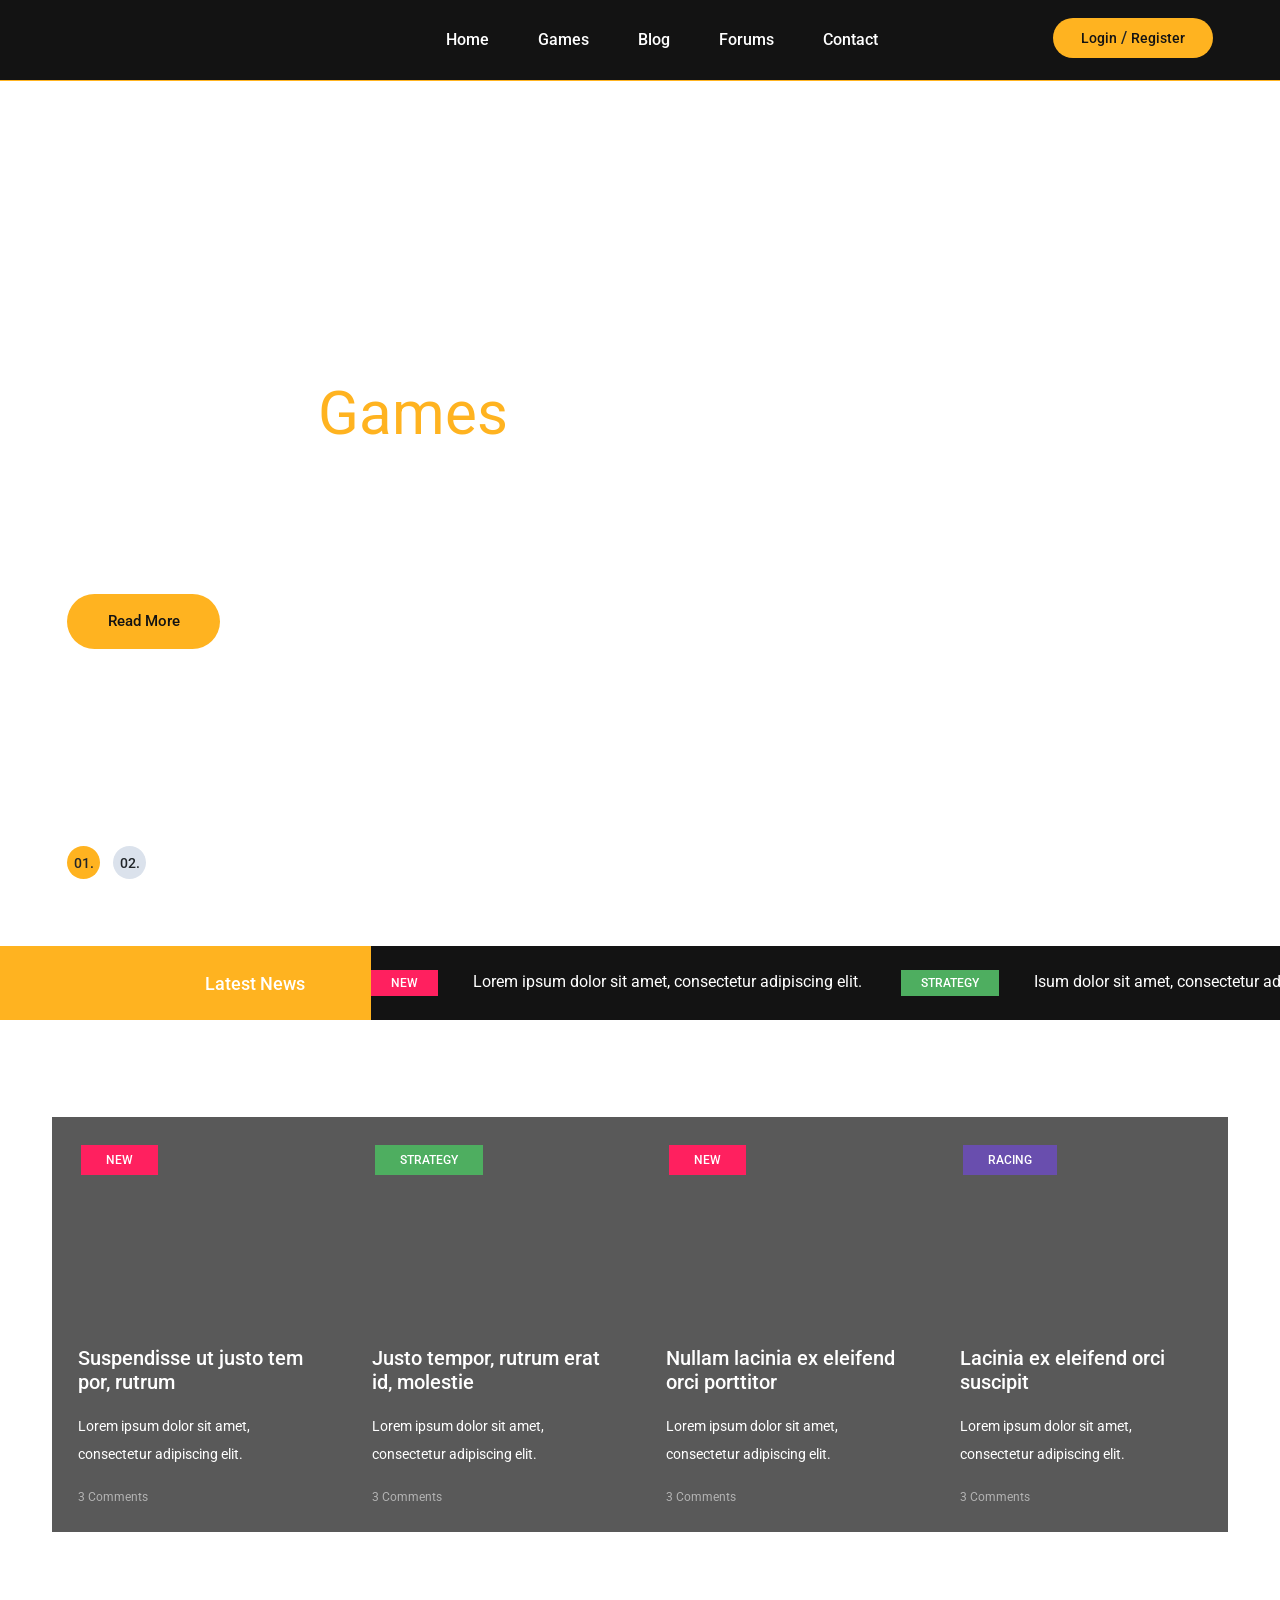
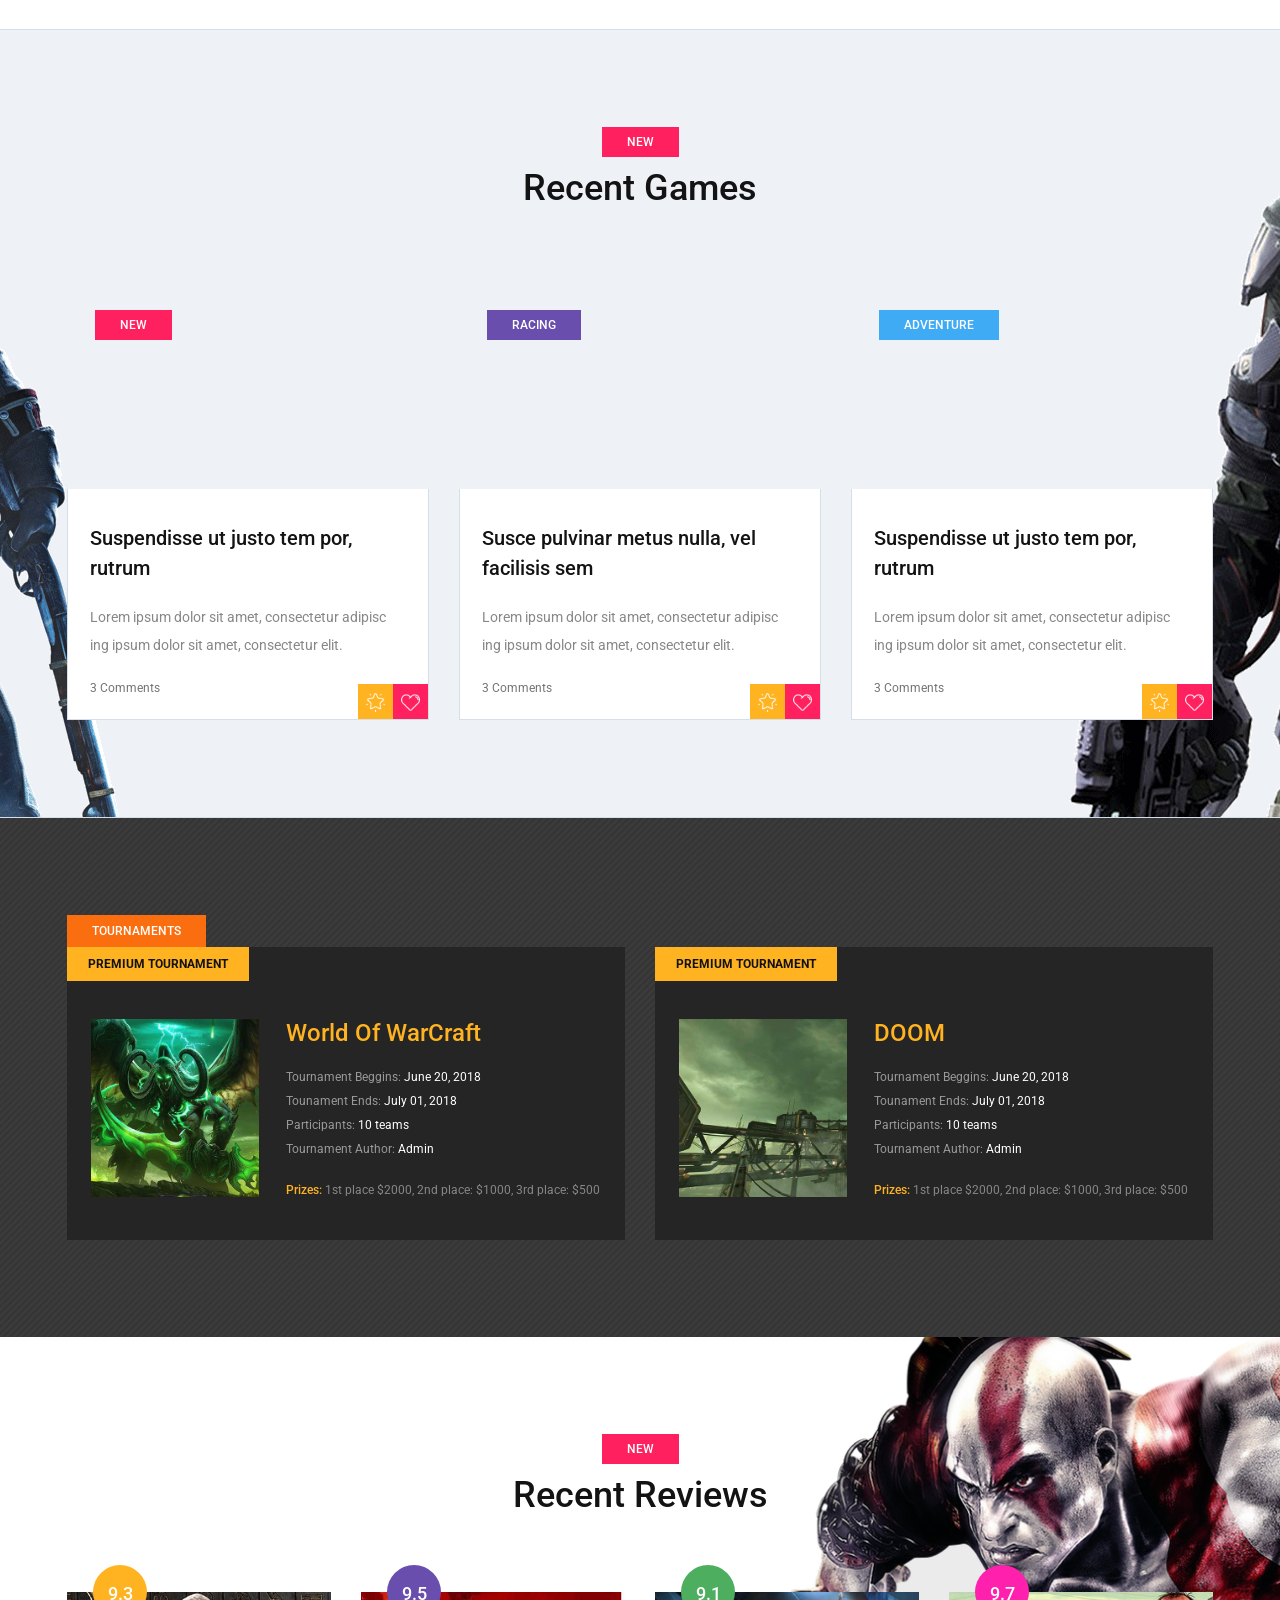
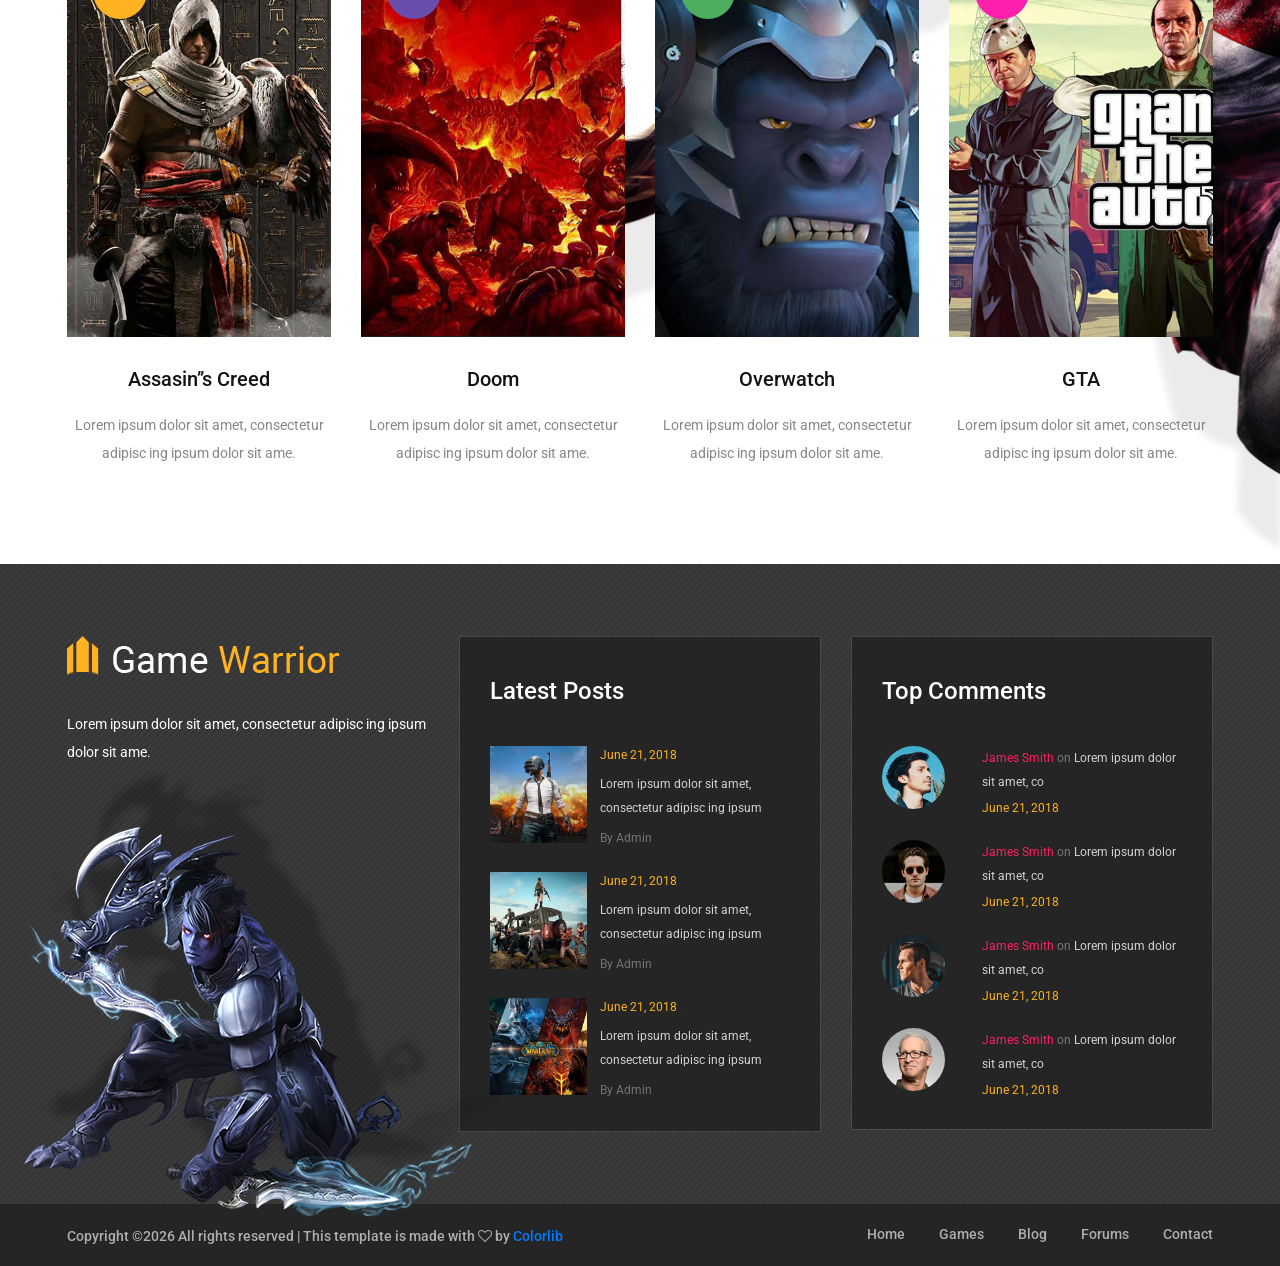
==== index.html @ 10a7a031 "Ajout du squelette" ====
<!DOCTYPE html>
<html lang="zxx">
<head>
	<title>Game Warrior Template</title>
	<meta charset="UTF-8">
	<meta name="description" content="Game Warrior Template">
	<meta name="keywords" content="warrior, game, creative, html">
	<meta name="viewport" content="width=device-width, initial-scale=1.0">
	<!-- Favicon -->   
	<link href="img/favicon.ico" rel="shortcut icon"/>

	<!-- Google Fonts -->
	<link href="https://fonts.googleapis.com/css?family=Roboto:400,400i,500,500i,700,700i" rel="stylesheet">

	<!-- Stylesheets -->
	<link rel="stylesheet" href="css/bootstrap.min.css"/>
	<link rel="stylesheet" href="css/font-awesome.min.css"/>
	<link rel="stylesheet" href="css/owl.carousel.css"/>
	<link rel="stylesheet" href="css/style.css"/>
	<link rel="stylesheet" href="css/animate.css"/>


	<!--[if lt IE 9]>
	  <script src="https://oss.maxcdn.com/html5shiv/3.7.2/html5shiv.min.js"></script>
	  <script src="https://oss.maxcdn.com/respond/1.4.2/respond.min.js"></script>
	<![endif]-->

</head>
<body>
	<!-- Page Preloder -->
	<div id="preloder">
		<div class="loader"></div>
	</div>

	<!-- Header section -->
	<header class="header-section">
		<div class="container">
			<!-- logo -->
			<a class="site-logo" href="index.html">
				<img src="img/logo.png" alt="">
			</a>
			<div class="user-panel">
				<a href="#">Login</a>  /  <a href="#">Register</a>
			</div>
			<!-- responsive -->
			<div class="nav-switch">
				<i class="fa fa-bars"></i>
			</div>
			<!-- site menu -->
			<nav class="main-menu">
				<ul>
					<li><a href="index.html">Home</a></li>
					<li><a href="review.html">Games</a></li>
					<li><a href="categories.html">Blog</a></li>
					<li><a href="community.html">Forums</a></li>
					<li><a href="contact.html">Contact</a></li>
				</ul>
			</nav>
		</div>
	</header>
	<!-- Header section end -->


	<!-- Hero section -->
	<section class="hero-section">
		<div class="hero-slider owl-carousel">
			<div class="hs-item set-bg" data-setbg="img/slider-1.jpg">
				<div class="hs-text">
					<div class="container">
						<h2>The Best <span>Games</span> Out There</h2>
						<p>Lorem ipsum dolor sit amet, consectetur adipiscing elit. Donec malesuada <br> lorem maximus mauris scelerisque, at rutrum nulla dictum. Ut ac ligula sapien. <br>Suspendisse cursus faucibus finibus.</p>
						<a href="#" class="site-btn">Read More</a>
					</div>
				</div>
			</div>
			<div class="hs-item set-bg" data-setbg="img/slider-2.jpg">
				<div class="hs-text">
					<div class="container">
						<h2>The Best <span>Games</span> Out There</h2>
						<p>Lorem ipsum dolor sit amet, consectetur adipiscing elit. Donec malesuada <br> lorem maximus mauris scelerisque, at rutrum nulla dictum. Ut ac ligula sapien. <br>Suspendisse cursus faucibus finibus.</p>
						<a href="#" class="site-btn">Read More</a>
					</div>
				</div>
			</div>
		</div>
	</section>
	<!-- Hero section end -->


	<!-- Latest news section -->
	<div class="latest-news-section">
		<div class="ln-title">Latest News</div>
		<div class="news-ticker">
			<div class="news-ticker-contant">
				<div class="nt-item"><span class="new">new</span>Lorem ipsum dolor sit amet, consectetur adipiscing elit. </div>
				<div class="nt-item"><span class="strategy">strategy</span>Isum dolor sit amet, consectetur adipiscing elit. </div>
				<div class="nt-item"><span class="racing">racing</span>Isum dolor sit amet, consectetur adipiscing elit. </div>
			</div>
		</div>
	</div>
	<!-- Latest news section end -->


	<!-- Feature section -->
	<section class="feature-section spad">
		<div class="container">
			<div class="row">
				<div class="col-lg-3 col-md-6 p-0">
					<div class="feature-item set-bg" data-setbg="img/features/1.jpg">
						<span class="cata new">new</span>
						<div class="fi-content text-white">
							<h5><a href="#">Suspendisse ut justo tem por, rutrum</a></h5>
							<p>Lorem ipsum dolor sit amet, consectetur adipiscing elit. </p>
							<a href="#" class="fi-comment">3 Comments</a>
						</div>
					</div>
				</div>
				<div class="col-lg-3 col-md-6 p-0">
					<div class="feature-item set-bg" data-setbg="img/features/2.jpg">
						<span class="cata strategy">strategy</span>
						<div class="fi-content text-white">
							<h5><a href="#">Justo tempor, rutrum erat id, molestie</a></h5>
							<p>Lorem ipsum dolor sit amet, consectetur adipiscing elit. </p>
							<a href="#" class="fi-comment">3 Comments</a>
						</div>
					</div>
				</div>
				<div class="col-lg-3 col-md-6 p-0">
					<div class="feature-item set-bg" data-setbg="img/features/3.jpg">
						<span class="cata new">new</span>
						<div class="fi-content text-white">
							<h5><a href="#">Nullam lacinia ex eleifend orci porttitor</a></h5>
							<p>Lorem ipsum dolor sit amet, consectetur adipiscing elit. </p>
							<a href="#" class="fi-comment">3 Comments</a>
						</div>
					</div>
				</div>
				<div class="col-lg-3 col-md-6 p-0">
					<div class="feature-item set-bg" data-setbg="img/features/4.jpg">
						<span class="cata racing">racing</span>
						<div class="fi-content text-white">
							<h5><a href="#">Lacinia ex eleifend orci suscipit</a></h5>
							<p>Lorem ipsum dolor sit amet, consectetur adipiscing elit. </p>
							<a href="#" class="fi-comment">3 Comments</a>
						</div>
					</div>
				</div>
			</div>
		</div>
	</section>
	<!-- Feature section end -->


	<!-- Recent game section  -->
	<section class="recent-game-section spad set-bg" data-setbg="img/recent-game-bg.png">
		<div class="container">
			<div class="section-title">
				<div class="cata new">new</div>
				<h2>Recent Games</h2>
			</div>
			<div class="row">
				<div class="col-lg-4 col-md-6">
					<div class="recent-game-item">
						<div class="rgi-thumb set-bg" data-setbg="img/recent-game/1.jpg">
							<div class="cata new">new</div>
						</div>
						<div class="rgi-content">
							<h5>Suspendisse ut justo tem por, rutrum</h5>
							<p>Lorem ipsum dolor sit amet, consectetur adipisc ing ipsum dolor sit amet, consectetur elit. </p>
							<a href="#" class="comment">3 Comments</a>
							<div class="rgi-extra">
								<div class="rgi-star"><img src="img/icons/star.png" alt=""></div>
								<div class="rgi-heart"><img src="img/icons/heart.png" alt=""></div>
							</div>
						</div>
					</div>	
				</div>
				<div class="col-lg-4 col-md-6">
					<div class="recent-game-item">
						<div class="rgi-thumb set-bg" data-setbg="img/recent-game/2.jpg">
							<div class="cata racing">racing</div>
						</div>
						<div class="rgi-content">
							<h5>Susce pulvinar metus nulla, vel  facilisis sem </h5>
							<p>Lorem ipsum dolor sit amet, consectetur adipisc ing ipsum dolor sit amet, consectetur elit. </p>
							<a href="#" class="comment">3 Comments</a>
							<div class="rgi-extra">
								<div class="rgi-star"><img src="img/icons/star.png" alt=""></div>
								<div class="rgi-heart"><img src="img/icons/heart.png" alt=""></div>
							</div>
						</div>
					</div>	
				</div>
				<div class="col-lg-4 col-md-6">
					<div class="recent-game-item">
						<div class="rgi-thumb set-bg" data-setbg="img/recent-game/3.jpg">
							<div class="cata adventure">Adventure</div>
						</div>
						<div class="rgi-content">
							<h5>Suspendisse ut justo tem por, rutrum</h5>
							<p>Lorem ipsum dolor sit amet, consectetur adipisc ing ipsum dolor sit amet, consectetur elit. </p>
							<a href="#" class="comment">3 Comments</a>
							<div class="rgi-extra">
								<div class="rgi-star"><img src="img/icons/star.png" alt=""></div>
								<div class="rgi-heart"><img src="img/icons/heart.png" alt=""></div>
							</div>
						</div>
					</div>	
				</div>
			</div>
		</div>
	</section>
	<!-- Recent game section end -->


	<!-- Tournaments section -->
	<section class="tournaments-section spad">
		<div class="container">
			<div class="tournament-title">Tournaments</div>
			<div class="row">
				<div class="col-md-6">
					<div class="tournament-item mb-4 mb-lg-0">
						<div class="ti-notic">Premium Tournament</div>
						<div class="ti-content">
							<div class="ti-thumb set-bg" data-setbg="img/tournament/1.jpg"></div>
							<div class="ti-text">
								<h4>World Of WarCraft</h4>
								<ul>
									<li><span>Tournament Beggins:</span> June 20, 2018</li>
									<li><span>Tounament Ends:</span> July 01, 2018</li>
									<li><span>Participants:</span> 10 teams</li>
									<li><span>Tournament Author:</span> Admin</li>
								</ul>
								<p><span>Prizes:</span> 1st place $2000, 2nd place: $1000, 3rd place: $500</p>
							</div>
						</div>
					</div>
				</div>
				<div class="col-md-6">
					<div class="tournament-item">
						<div class="ti-notic">Premium Tournament</div>
						<div class="ti-content">
							<div class="ti-thumb set-bg" data-setbg="img/tournament/2.jpg"></div>
							<div class="ti-text">
								<h4>DOOM</h4>
								<ul>
									<li><span>Tournament Beggins:</span> June 20, 2018</li>
									<li><span>Tounament Ends:</span> July 01, 2018</li>
									<li><span>Participants:</span> 10 teams</li>
									<li><span>Tournament Author:</span> Admin</li>
								</ul>
								<p><span>Prizes:</span> 1st place $2000, 2nd place: $1000, 3rd place: $500</p>
							</div>
						</div>
					</div>
				</div>
			</div>
		</div>
	</section>
	<!-- Tournaments section bg -->


	<!-- Review section -->
	<section class="review-section spad set-bg" data-setbg="img/review-bg.png">
		<div class="container">
			<div class="section-title">
				<div class="cata new">new</div>
				<h2>Recent Reviews</h2>
			</div>
			<div class="row">
				<div class="col-lg-3 col-md-6">
					<div class="review-item">
						<div class="review-cover set-bg" data-setbg="img/review/1.jpg">
							<div class="score yellow">9.3</div>
						</div>
						<div class="review-text">
							<h5>Assasin’’s Creed</h5>
							<p>Lorem ipsum dolor sit amet, consectetur adipisc ing ipsum dolor sit ame.</p>
						</div>
					</div>
				</div>
				<div class="col-lg-3 col-md-6">
					<div class="review-item">
						<div class="review-cover set-bg" data-setbg="img/review/2.jpg">
							<div class="score purple">9.5</div>
						</div>
						<div class="review-text">
							<h5>Doom</h5>
							<p>Lorem ipsum dolor sit amet, consectetur adipisc ing ipsum dolor sit ame.</p>
						</div>
					</div>
				</div>
				<div class="col-lg-3 col-md-6">
					<div class="review-item">
						<div class="review-cover set-bg" data-setbg="img/review/3.jpg">
							<div class="score green">9.1</div>
						</div>
						<div class="review-text">
							<h5>Overwatch</h5>
							<p>Lorem ipsum dolor sit amet, consectetur adipisc ing ipsum dolor sit ame.</p>
						</div>
					</div>
				</div>
				<div class="col-lg-3 col-md-6">
					<div class="review-item">
						<div class="review-cover set-bg" data-setbg="img/review/4.jpg">
							<div class="score pink">9.7</div>
						</div>
						<div class="review-text">
							<h5>GTA</h5>
							<p>Lorem ipsum dolor sit amet, consectetur adipisc ing ipsum dolor sit ame.</p>
						</div>
					</div>
				</div>
			</div>
		</div>
	</section>
	<!-- Review section end -->


	<!-- Footer top section -->
	<section class="footer-top-section">
		<div class="container">
			<div class="footer-top-bg">
				<img src="img/footer-top-bg.png" alt="">
			</div>
			<div class="row">
				<div class="col-lg-4">
					<div class="footer-logo text-white">
						<img src="img/footer-logo.png" alt="">
						<p>Lorem ipsum dolor sit amet, consectetur adipisc ing ipsum dolor sit ame.</p>
					</div>
				</div>
				<div class="col-lg-4 col-md-6">
					<div class="footer-widget mb-5 mb-md-0">
						<h4 class="fw-title">Latest Posts</h4>
						<div class="latest-blog">
							<div class="lb-item">
								<div class="lb-thumb set-bg" data-setbg="img/latest-blog/1.jpg"></div>
								<div class="lb-content">
									<div class="lb-date">June 21, 2018</div>
									<p>Lorem ipsum dolor sit amet, consectetur adipisc ing ipsum </p>
									<a href="#" class="lb-author">By Admin</a>
								</div>
							</div>
							<div class="lb-item">
								<div class="lb-thumb set-bg" data-setbg="img/latest-blog/2.jpg"></div>
								<div class="lb-content">
									<div class="lb-date">June 21, 2018</div>
									<p>Lorem ipsum dolor sit amet, consectetur adipisc ing ipsum </p>
									<a href="#" class="lb-author">By Admin</a>
								</div>
							</div>
							<div class="lb-item">
								<div class="lb-thumb set-bg" data-setbg="img/latest-blog/3.jpg"></div>
								<div class="lb-content">
									<div class="lb-date">June 21, 2018</div>
									<p>Lorem ipsum dolor sit amet, consectetur adipisc ing ipsum </p>
									<a href="#" class="lb-author">By Admin</a>
								</div>
							</div>
						</div>
					</div>
				</div>
				<div class="col-lg-4 col-md-6">
					<div class="footer-widget">
						<h4 class="fw-title">Top Comments</h4>
						<div class="top-comment">
							<div class="tc-item">
								<div class="tc-thumb set-bg" data-setbg="img/authors/1.jpg"></div>
								<div class="tc-content">
									<p><a href="#">James Smith</a> <span>on</span>  Lorem ipsum dolor sit amet, co</p>
									<div class="tc-date">June 21, 2018</div>
								</div>
							</div>
							<div class="tc-item">
								<div class="tc-thumb set-bg" data-setbg="img/authors/2.jpg"></div>
								<div class="tc-content">
									<p><a href="#">James Smith</a> <span>on</span>  Lorem ipsum dolor sit amet, co</p>
									<div class="tc-date">June 21, 2018</div>
								</div>
							</div>
							<div class="tc-item">
								<div class="tc-thumb set-bg" data-setbg="img/authors/3.jpg"></div>
								<div class="tc-content">
									<p><a href="#">James Smith</a> <span>on</span>  Lorem ipsum dolor sit amet, co</p>
									<div class="tc-date">June 21, 2018</div>
								</div>
							</div>
							<div class="tc-item">
								<div class="tc-thumb set-bg" data-setbg="img/authors/4.jpg"></div>
								<div class="tc-content">
									<p><a href="#">James Smith</a> <span>on</span>  Lorem ipsum dolor sit amet, co</p>
									<div class="tc-date">June 21, 2018</div>
								</div>
							</div>
						</div>
					</div>
				</div>
			</div>
		</div>
	</section>
	<!-- Footer top section end -->

	
	<!-- Footer section -->
	<footer class="footer-section">
		<div class="container">
			<ul class="footer-menu">
				<li><a href="index.html">Home</a></li>
				<li><a href="review.html">Games</a></li>
				<li><a href="categories.html">Blog</a></li>
				<li><a href="community.html">Forums</a></li>
				<li><a href="contact.html">Contact</a></li>
			</ul>
			<p class="copyright"><!-- Link back to Colorlib can't be removed. Template is licensed under CC BY 3.0. -->
Copyright &copy;<script>document.write(new Date().getFullYear());</script> All rights reserved | This template is made with <i class="fa fa-heart-o" aria-hidden="true"></i> by <a href="https://colorlib.com" target="_blank">Colorlib</a>
<!-- Link back to Colorlib can't be removed. Template is licensed under CC BY 3.0. -->
</p>
		</div>
	</footer>
	<!-- Footer section end -->


	<!--====== Javascripts & Jquery ======-->
	<script src="js/jquery-3.2.1.min.js"></script>
	<script src="js/bootstrap.min.js"></script>
	<script src="js/owl.carousel.min.js"></script>
	<script src="js/jquery.marquee.min.js"></script>
	<script src="js/main.js"></script>
    </body>
</html>
---- css/style.css ----
/* =================================
------------------------------------
  Game Warrior Template
  Version: 1.0
 ------------------------------------ 
 ====================================*/

/*---------------------------*/
/* Template default CSS
/*---------------------------*/

html,
body {
	height: 100%;
	font-family: 'Roboto', sans-serif;
	-webkit-font-smoothing: antialiased;
	font-smoothing: antialiased;
}

h1,
h2,
h3,
h4,
h5,
h6 {
	margin: 0;
	font-weight: 500;
	color: #131313;
}

h1 {
	font-size: 70px;
}

h2 {
	font-size: 36px;
}

h3 {
	font-size: 30px;
}

h4 {
	font-size: 24px;
}

h5 {
	font-size: 20px;
}

h6 {
	font-size: 16px;
}

p {
	font-size: 14px;
	color: #878787;
	line-height: 2;
}

img {
	max-width: 100%;
}

input:focus,
select:focus,
button:focus,
textarea:focus {
	outline: none;
}

a:hover,
a:focus {
	text-decoration: none;
	outline: none;
}

ul,
ol {
	padding: 0;
	margin: 0;
}

/*---------------------
  Helper CSS
-----------------------*/

.section-title {
	text-align: center;
	margin-bottom: 75px;
}

.section-title h2 {
	padding-top: 10px;
	font-size: 36px;
}

.set-bg {
	background-repeat: no-repeat;
	background-size: cover;
	background-position: top center;
}

.spad {
	padding-top: 97px;
	padding-bottom: 97px;
}

.text-white h1,
.text-white h2,
.text-white h3,
.text-white h4,
.text-white h5,
.text-white h6,
.text-white p,
.text-white span,
.text-white li,
.text-white a {
	color: #fff;
}

.rating i {
	color: #fbb710;
}

.rating .is-fade {
	color: #e0e3e4;
}

/*---------------------
  Commom elements
-----------------------*/

/* buttons */
.site-btn {
	display: inline-block;
	text-align: center;
	font-size: 15px;
	color: #131313;
	padding: 16px 30px;
	min-width: 153px;
	border-radius: 50px;
	font-weight: 500;
	border: none;
	background: #ffb320;
	cursor: pointer;
}

.site-btn.btn-sm {
	padding: 10px 30px;
	min-width: 163px;
}

.site-btn:hover {
	color: #131313;
}

.cata {
	display: inline-block;
	text-transform: uppercase;
	font-size: 12px;
	font-weight: 500;
	color: #fff;
	padding: 6px 25px;
}

.cata.new {
	background: #ff205f;
}

.cata.strategy {
	background: #4eae60;
}

.cata.racing {
	background: #694eae;
}

.cata.adventure {
	background: #40abf5;
}

/* Preloder */
#preloder {
	position: fixed;
	width: 100%;
	height: 100%;
	top: 0;
	left: 0;
	z-index: 999999;
	background: #fff;
}

.loader {
	width: 40px;
	height: 40px;
	position: absolute;
	top: 50%;
	left: 50%;
	margin-top: -13px;
	margin-left: -13px;
	border-radius: 60px;
	animation: loader 0.8s linear infinite;
	-webkit-animation: loader 0.8s linear infinite;
}

@keyframes loader {
	0% {
		-webkit-transform: rotate(0deg);
		transform: rotate(0deg);
		border: 4px solid #f44336;
		border-left-color: transparent;
	}
	50% {
		-webkit-transform: rotate(180deg);
		transform: rotate(180deg);
		border: 4px solid #673ab7;
		border-left-color: transparent;
	}
	100% {
		-webkit-transform: rotate(360deg);
		transform: rotate(360deg);
		border: 4px solid #f44336;
		border-left-color: transparent;
	}
}

@-webkit-keyframes loader {
	0% {
		-webkit-transform: rotate(0deg);
		border: 4px solid #f44336;
		border-left-color: transparent;
	}
	50% {
		-webkit-transform: rotate(180deg);
		border: 4px solid #673ab7;
		border-left-color: transparent;
	}
	100% {
		-webkit-transform: rotate(360deg);
		border: 4px solid #f44336;
		border-left-color: transparent;
	}
}

/*------------------
  Header section
---------------------*/

.header-section {
	background: #131313;
	clear: both;
	overflow: hidden;
	padding: 18px 0;
	border-bottom: 1px solid #ffb320;
}

.site-logo {
	display: inline-block;
	float: left;
	padding-top: 6px;
}

.user-panel {
	float: right;
	font-weight: 500;
	background: #ffb320;
	padding: 8px 28px;
	border-radius: 30px;
}

.user-panel a {
	font-size: 14px;
	color: #131313;
}

.main-menu {
	float: right;
	margin-right: 170px;
}

.main-menu ul {
	list-style: none;
}

.main-menu ul li {
	display: inline;
}

.main-menu ul li a {
	display: inline-block;
	font-size: 16px;
	color: #fff;
	margin-left: 35px;
	font-weight: 500;
	padding: 10px 5px;
}

.main-menu ul li a:hover {
	color: #ffb320;
}

.header-btn {
	float: right;
	margin-right: 0;
}

.nav-switch {
	display: none;
}

/*------------------
  Hero Section
---------------------*/

.hero-slider .hs-item {
	height: 865px;
	display: table;
	width: 100%;
}

.hero-slider .hs-text {
	display: table-cell;
	vertical-align: middle;
}

.hero-slider .hs-text h2 {
	color: #fff;
	font-weight: 400;
	font-size: 60px;
	margin-bottom: 30px;
	position: relative;
	top: -80px;
	opacity: 0;
}

.hero-slider .hs-text h2 span {
	color: #ffb320;
}

.hero-slider .hs-text p {
	color: #fff;
	margin-bottom: 30px;
	position: relative;
	position: relative;
	top: -90px;
	opacity: 0;
}

.hero-slider .hs-text .site-btn {
	position: relative;
	top: -100px;
	opacity: 0;
}

.hero-slider .owl-item.active .hs-item h2,
.hero-slider .owl-item.active .hs-item p,
.hero-slider .owl-item.active .hs-item .site-btn {
	top: 0;
	opacity: 1;
}

.hero-slider .owl-item.active .hs-item h2 {
	-webkit-transition: all 0.5s ease 1s;
	-o-transition: all 0.5s ease 1s;
	transition: all 0.5s ease 1s;
}

.hero-slider .owl-item.active .hs-item p {
	-webkit-transition: all 0.5s ease 0.8s;
	-o-transition: all 0.5s ease 0.8s;
	transition: all 0.5s ease 0.8s;
}

.hero-slider .owl-item.active .hs-item .site-btn {
	-webkit-transition: all 0.5s ease 0.6s;
	-o-transition: all 0.5s ease 0.6s;
	transition: all 0.5s ease 0.6s;
}

.hero-slider .owl-dots {
	position: relative;
	max-width: 1146px;
	margin: -33px auto 0;
	top: -67px;
	z-index: 5;
}

.hero-slider .owl-dots .owl-dot {
	display: inline-block;
	margin-right: 13px;
	width: 33px;
	height: 33px;
	font-size: 14px;
	font-weight: 500;
	text-align: center;
	padding-top: 7px;
	border-radius: 40px;
	background: #dbe2ec;
}

.hero-slider .owl-dots .owl-dot.active {
	background: #ffb320;
}

/*---------------------
  Latest News section
-----------------------*/

.latest-news-section {
	overflow: hidden;
	display: block;
	clear: both;
	background: #131313;
	padding: 24px 0;
	position: relative;
}

.ln-title {
	position: absolute;
	height: 100%;
	width: 29%;
	left: 0;
	top: 0;
	text-align: right;
	padding-top: 24px;
	padding-right: 66px;
	font-size: 18px;
	font-weight: 500;
	color: #fff;
	background: #ffb320;
	z-index: 1;
}

.news-ticker {
	width: 71%;
	float: right;
	overflow: hidden;
	display: inline-block;
}

.news-ticker-contant .nt-item {
	margin-right: 35px;
	color: #fff;
	display: inline-block;
}

.news-ticker-contant .nt-item span {
	margin-right: 35px;
	display: inline-block;
	text-transform: uppercase;
	font-size: 12px;
	font-weight: 500;
	color: #fff;
	padding: 4px 20px;
}

.news-ticker-contant .nt-item span.new {
	background: #ff205f;
}

.news-ticker-contant .nt-item span.strategy {
	background: #4eae60;
}

.news-ticker-contant .nt-item span.racing {
	background: #694eae;
}

/*------------------
  Feature Section
---------------------*/

.feature-item {
	height: 415px;
	position: relative;
}

.feature-item:after {
	position: absolute;
	content: "";
	width: 100%;
	height: 100%;
	left: 0;
	top: 0;
	background: #000;
	opacity: .65;
}

.feature-item .cata {
	position: relative;
	margin-top: 28px;
	margin-left: 29px;
	z-index: 3;
}

.feature-item .fi-content {
	position: absolute;
	width: 100%;
	left: 0;
	bottom: 0;
	padding: 0 26px 24px;
	z-index: 2;
}

.feature-item .fi-content h5 {
	margin-bottom: 18px;
}

.feature-item .fi-content .fi-comment {
	font-size: 12px;
	opacity: .54;
}

/*----------------------
  Recent Game Section
------------------------*/

.recent-game-section {
	background-color: #eef2f6;
	border-top: 1px solid #d6dee7;
	border-bottom: 1px solid #d6dee7;
}

.recent-game-item .rgi-thumb {
	height: 204px;
	padding: 25px 28px;
}

.recent-game-item .rgi-content {
	padding: 34px 22px 20px;
	background: #fff;
	border: 1px solid #d6dee7;
	border-top: none;
	position: relative;
}

.recent-game-item .rgi-content h5 {
	margin-bottom: 20px;
	line-height: 1.5;
}

.recent-game-item .rgi-content .comment {
	font-size: 12px;
	color: #737373;
}

.recent-game-item .rgi-extra {
	position: absolute;
	right: 0;
	bottom: 0;
	width: 70px;
}

.recent-game-item .rgi-extra .rgi-star,
.recent-game-item .rgi-extra .rgi-heart {
	height: 35px;
	width: 35px;
	float: left;
	display: block;
	padding: 6px 8px 0;
}

.recent-game-item .rgi-extra .rgi-star {
	background: #ffb320;
}

.recent-game-item .rgi-extra .rgi-heart {
	background: #ff205f;
}

/*----------------------
  Tournaments Section
------------------------*/

.tournaments-section {
	background-image: url("../img/pattern.png");
	background-repeat: repeat;
}

.tournament-title {
	display: inline-block;
	padding: 7px 25px;
	font-size: 12px;
	font-weight: 500;
	color: #fff;
	text-transform: uppercase;
	background: #fb6e10;
}

.tournament-item {
	background: #252525;
}

.tournament-item .ti-notic {
	display: inline-block;
	padding: 8px 21px;
	font-size: 12px;
	font-weight: 700;
	color: #131313;
	text-transform: uppercase;
	background: #ffb320;
}

.tournament-item .ti-content {
	padding: 38px 24px;
	overflow: hidden;
}

.tournament-item .ti-thumb {
	width: 168px;
	height: 178px;
	float: left;
}

.tournament-item .ti-text {
	padding-left: 195px;
}

.tournament-item .ti-text h4 {
	color: #ffb320;
	margin-bottom: 20px;
}

.tournament-item .ti-text ul {
	list-style: none;
	margin-bottom: 20px;
}

.tournament-item .ti-text ul li {
	color: #fff;
	font-size: 12px;
	margin-bottom: 6px;
}

.tournament-item .ti-text ul li span {
	color: #9a9a9a;
}

.tournament-item .ti-text p {
	font-size: 12px;
	margin-bottom: 0;
}

.tournament-item .ti-text p span {
	font-weight: 500;
	color: #ffb320;
}

/*----------------------
  Review Section
------------------------*/

.review-section {
	background-position: right top;
}

.review-item .review-cover {
	position: relative;
	margin-bottom: 30px;
	height: 345px;
}

.review-item .review-cover .score {
	position: absolute;
	width: 54px;
	height: 54px;
	top: -27px;
	left: 26px;
	padding-top: 15px;
	font-size: 18px;
	font-weight: 500;
	color: #fff;
	text-align: center;
	border-radius: 50%;
	z-index: 1;
}

.review-item .review-cover .score.yellow {
	background: #ffb320;
}

.review-item .review-cover .score.purple {
	background: #694eae;
}

.review-item .review-cover .score.pink {
	background: #ff20ae;
}

.review-item .review-cover .score.green {
	background: #4eae60;
}

.review-item .review-text {
	text-align: center;
}

.review-item .review-text h5 {
	margin-bottom: 20px;
}

.review-item .review-text p {
	margin-bottom: 0;
}

.review-item .rating {
	margin-bottom: 20px;
}

.review-item .rating i {
	font-size: 12px;
}

/*----------------------
  Footer top Section
------------------------*/

.footer-top-section {
	background-image: url("../img/pattern.png");
	background-repeat: repeat;
	padding: 72px 0;
}

.footer-top-section .container {
	position: relative;
}

.footer-top-bg {
	position: absolute;
	left: -30px;
	bottom: -85px;
	z-index: 2;
}

.footer-logo img {
	margin-bottom: 35px;
}

.footer-widget {
	padding: 40px 30px 7px;
	background: #252525;
	border: 1px solid #4a4a4a;
}

.footer-widget .fw-title {
	color: #fff;
	margin-bottom: 40px;
}

.latest-blog .lb-item {
	margin-bottom: 23px;
	overflow: hidden;
}

.latest-blog .lb-item .lb-thumb {
	width: 97px;
	height: 97px;
	float: left;
}

.latest-blog .lb-item .lb-content {
	padding-left: 110px;
}

.latest-blog .lb-item .lb-content .lb-date {
	font-size: 12px;
	color: #ffb320;
	margin-bottom: 8px;
}

.latest-blog .lb-item .lb-content p {
	font-size: 12px;
	margin-bottom: 5px;
	color: #d3d3d3;
}

.latest-blog .lb-item .lb-content .lb-author {
	font-size: 12px;
	color: #d3d3d3;
	opacity: 0.45;
}

.top-comment {
	overflow: hidden;
}

.top-comment .tc-item {
	margin-bottom: 23px;
	overflow: hidden;
}

.top-comment .tc-item .tc-thumb {
	width: 63px;
	height: 63px;
	border-radius: 50%;
	float: left;
}

.top-comment .tc-item .tc-content {
	padding-left: 100px;
}

.top-comment .tc-item .tc-content p {
	font-size: 12px;
	color: #d3d3d3;
	margin-bottom: 5px;
}

.top-comment .tc-item .tc-content p a {
	color: #ff205f;
}

.top-comment .tc-item .tc-content p span {
	color: #7a7a7a;
}

.top-comment .tc-item .tc-content .tc-date {
	font-size: 12px;
	color: #ffb320;
}

/*----------------------
  Footer Section
------------------------*/

.footer-section {
	padding: 18px 0 16px;
	overflow: hidden;
	background: #252525;
}

.footer-menu {
	list-style: none;
	float: right;
}

.footer-menu li {
	display: inline;
}

.footer-menu li a {
	display: inline-block;
	font-size: 14px;
	font-weight: 500;
	color: #aeaeae;
	margin-left: 30px;
}

.copyright {
	float: left;
	margin-bottom: 0;
	font-weight: 500;
	color: #aeaeae;
}

/*------------------
  Other Pages
--------------------
====================*/

.page-info-section {
	height: 499px;
	position: relative;
}

.page-info-section .pi-content {
	position: absolute;
	width: 100%;
	bottom: 65px;
	left: 0;
	z-index: 2;
}

.page-info-section .pi-content h2 {
	font-size: 60px;
	margin-bottom: 25px;
	font-weight: 400;
}

.site-pagination {
	padding-top: 50px;
}

.site-pagination a,
.site-pagination span {
	width: 33px;
	height: 33px;
	font-size: 14px;
	font-weight: 500;
	padding-top: 7px;
	text-align: center;
	display: inline-block;
	border-radius: 50%;
	color: #131313;
	margin-right: 10px;
}

.site-pagination .active {
	background: #ffb320;
}

.site-pagination.sp-style-2 a,
.site-pagination.sp-style-2 span {
	background: #e5e5e5;
}

.site-pagination.sp-style-2 .active {
	background: #ffb320;
}

.widget-item {
	margin-bottom: 73px;
}

.widget-item:last-child {
	margin-bottom: 0;
}

.widget-item .widget-title {
	margin-bottom: 40px;
}

.widget-item .latest-blog .lb-item .lb-content p,
.widget-item .top-comment .tc-item .tc-content p {
	color: #131313;
}

.widget-item .latest-blog .lb-item .lb-content .lb-author {
	color: #737373;
}

.widget-item .top-comment .tc-item .tc-content {
	padding-right: 20px;
}

.widget-item .review-item {
	background: #eff2f5;
}

.widget-item .review-item .review-text {
	padding: 0 35px 20px;
}

.search-widget {
	position: relative;
}

.search-widget input {
	width: 100%;
	height: 41px;
	border: 1px solid #d6dee7;
	padding-left: 22px;
	padding-right: 45px;
	font-size: 12px;
}

.search-widget button {
	position: absolute;
	right: 0;
	top: 0;
	height: 100%;
	background: none;
	border: none;
	padding-right: 15px;
	color: #878787;
	cursor: pointer;
}

/*-----------------
  Categories page
--------------------*/

.recent-game-page .recent-game-item {
	margin-bottom: 42px;
}

/*-----------------
  Single blog page
--------------------*/

.single-blog-page .blog-thumb {
	height: 424px;
	padding-top: 24px;
	padding-left: 29px;
	margin-bottom: 40px;
	position: relative;
}

.single-blog-page .blog-thumb .rgi-extra {
	position: absolute;
	right: 0;
	bottom: 0;
	width: 70px;
}

.single-blog-page .blog-thumb .rgi-extra .rgi-star,
.single-blog-page .blog-thumb .rgi-extra .rgi-heart {
	height: 35px;
	width: 35px;
	float: left;
	display: block;
	padding: 6px 8px 0;
}

.single-blog-page .blog-thumb .rgi-extra .rgi-star {
	background: #ffb320;
}

.single-blog-page .blog-thumb .rgi-extra .rgi-heart {
	background: #ff205f;
}

.single-blog-page .blog-content h3 {
	margin-bottom: 10px;
}

.single-blog-page .blog-content .meta-comment {
	display: block;
	font-size: 12px;
	color: #737373;
	margin-bottom: 25px;
}

.single-blog-page .blog-content p {
	margin-bottom: 25px;
}

.comment-warp {
	padding-top: 50px;
}

.comment-title {
	margin-bottom: 45px;
}

.comment-list {
	list-style: none;
}

.comment-list li {
	margin-bottom: 40px;
	overflow: hidden;
}

.comment-list .comment .comment-avator {
	width: 63px;
	height: 63px;
	border-radius: 50%;
	float: left;
}

.comment-list .comment .comment-content {
	padding-left: 100px;
}

.comment-list .comment .comment-content h5 {
	font-size: 12px;
	color: #131313;
	font-weight: 400;
	margin-bottom: 10px;
}

.comment-list .comment .comment-content h5 span {
	color: #ffb320;
	padding-left: 18px;
}

.comment-list .comment .comment-content p {
	font-size: 12px;
	margin-bottom: 5px;
}

.comment-list .comment .comment-content .reply {
	font-size: 12px;
	color: #ff1d55;
}

.comment-form-warp {
	padding-top: 30px;
}

.comment-form input[type=text],
.comment-form input[type=email],
.comment-form textarea {
	width: 100%;
	height: 41px;
	border: 1px solid #d6dee7;
	padding-left: 22px;
	padding-right: 45px;
	font-size: 12px;
	margin-bottom: 24px;
}

.comment-form textarea {
	height: 243px;
	padding-top: 15px;
	padding-bottom: 15px;
	margin-bottom: 38px;
}

/*-----------------
  Review page
--------------------*/

.review-page .review-item {
	margin-bottom: 63px;
}

.review-page .review-item .review-text h4 {
	margin-bottom: 10px;
}

.review-dark .review-item .review-text p {
	color: #b5b5b5;
}

.review-section.review-dark {
	background-position: center top;
}

/*-----------------
  Community page
--------------------*/

.community-page .site-pagination {
	padding-top: 62px;
}

.community-warp {
	max-width: 1367px;
	margin: 0 auto;
	background: rgba(0, 0, 0, 0.28);
}

.community-post-list {
	list-style: none;
}

.community-post-list li {
	padding: 33px 55px 65px;
	margin-bottom: 21px;
	overflow: hidden;
	border: 1px solid #878787;
	background: #1f2225;
}

.community-post-list .community-post .author-avator {
	width: 63px;
	height: 63px;
	border-radius: 50%;
	float: left;
}

.community-post-list .community-post .post-content {
	padding-left: 100px;
}

.community-post-list .community-post .post-content h5 {
	font-size: 16px;
	color: #ff205f;
	font-weight: 400;
	margin-bottom: 10px;
}

.community-post-list .community-post .post-content h5 span {
	color: #7a7a7a;
	padding-left: 18px;
}

.community-post-list .community-post .post-content p {
	color: #fff;
	margin-bottom: 5px;
}

.community-post-list .community-post .post-content .post-date {
	font-size: 12px;
	color: #ffb320;
	margin-bottom: 18px;
}

.community-post-list .attachment-file {
	padding-top: 60px;
	max-width: 435px;
}

.community-top-title {
	margin-bottom: 50px;
}

.community-filter {
	margin-bottom: 80px;
}

.community-filter label {
	font-size: 18px;
	color: #1f2225;
	font-weight: 500;
	padding-right: 10px;
}

.community-filter select {
	width: 201px;
	height: 42px;
	font-size: 14px;
	padding: 0 18px;
	color: #1f2225;
	font-weight: 500;
}

/*-----------------
  Contact page
--------------------*/

.map {
	height: 515px;
	background: #ddd;
	margin-bottom: 90px;
}

.contact-info-list {
	padding-top: 55px;
	padding-bottom: 20px;
	list-style: none;
}

.contact-info-list li {
	margin-bottom: 30px;
}

.contact-info-list .cf-left {
	width: 95px;
	float: left;
	font-size: 16px;
	font-weight: 700;
	color: #ffb320;
}

.contact-info-list .cf-right {
	color: #878787;
	font-size: 15px;
	padding-left: 100px;
}

.social-links a {
	color: #474747;
	font-size: 16px;
	margin-left: 10px;
	margin-right: 20px;
}

/*------------------
  Responsive
---------------------*/

@media (min-width: 1200px) {
	.container {
		max-width: 1176px;
	}
}

/* Medium screen : 992px. */

@media only screen and (min-width: 992px) and (max-width: 1199px) {
	.main-menu {
		margin-right: 90px;
	}
	.hero-slider .owl-dots {
		max-width: 930px;
	}
	.review-section {
		background-position: right 10% top;
	}
	.review-item .review-cover {
		height: 280px;
	}
	.latest-blog .lb-item .lb-thumb {
		width: 55px;
		height: 55px;
	}
	.latest-blog .lb-item .lb-content {
		padding-left: 67px;
	}
	.top-comment .tc-item .tc-content {
		padding-left: 95px;
	}
	.footer-top-bg {
		max-width: 370px;
	}
	.page-info-section .pi-content h2 {
		font-size: 50px;
	}
}

/* Tablet :768px. */

@media only screen and (min-width: 768px) and (max-width: 991px) {
	.site-logo {
		max-width: 130px;
	}
	.main-menu {
		margin-right: 25px;
	}
	.main-menu ul li a {
		margin-left: 15px;
	}
	.user-panel {
		padding: 8px 15px;
	}
	.hero-slider .hs-text h2 {
		font-size: 50px;
	}
	.hero-slider .owl-dots {
		max-width: 690px;
	}
	.recent-game-item {
		margin-bottom: 42px;
	}
	.tournament-item .ti-thumb {
		width: 100%;
		height: 230px;
		float: none;
	}
	.tournament-item .ti-text {
		padding-left: 0;
		padding-top: 20px;
	}
	.review-section {
		background-position: left top;
	}
	.review-item {
		margin-bottom: 63px;
	}
	.footer-logo {
		margin-bottom: 50px;
	}
	.latest-blog .lb-item .lb-thumb {
		width: 80px;
		height: 80px;
	}
	.latest-blog .lb-item .lb-content {
		padding-left: 95px;
	}
	.footer-top-bg {
		display: none;
	}
}

/* Large Mobile :480px. */

@media only screen and (max-width: 767px) {
	.header-section {
		overflow: visible;
		padding: 23px 0;
	}
	.header-section .container {
		position: relative;
	}
	.site-logo {
		float: none;
		padding-top: 0;
	}
	.main-menu {
		display: none;
		position: absolute;
		top: calc(100% + 24px);
		left: 0;
		width: 100%;
		background: #ffffff;
		z-index: 999;
	}
	.main-menu ul li {
		display: block;
		border-bottom: 1px solid #ececec;
	}
	.main-menu ul li a {
		margin-left: 0;
		color: #131313;
		padding: 13px 26px;
	}
	.nav-switch {
		color: #fff;
		display: block;
		float: right;
		cursor: pointer;
		font-size: 25px;
	}
	.user-panel {
		display: none;
	}
	.hero-slider .hs-item {
		height: 700px;
	}
	.hero-slider .hs-text h2 {
		font-size: 36px;
	}
	.hero-slider .owl-dots {
		max-width: 510px;
	}
	.ln-title {
		padding-right: 30px;
	}
	.feature-item {
		margin-bottom: 30px;
	}
	.recent-game-item {
		margin-bottom: 42px;
	}
	.review-section {
		background-position: left top;
	}
	.review-item {
		margin-bottom: 63px;
	}
	.footer-logo {
		margin-bottom: 50px;
	}
	.footer-top-bg {
		display: none;
	}
	.footer-section {
		padding: 30px 0 20px;
		text-align: center;
	}
	.footer-menu li:first-child a {
		margin-left: 0;
	}
	.footer-menu,
	.copyright {
		float: none;
	}
	.copyright {
		padding-top: 15px;
	}
	.community-post-list li {
		padding: 30px 25px 30px;
	}
	.page-info-section .pi-content h2 {
		font-size: 50px;
	}
}

/* Medium Mobile :480px. */

@media only screen and (max-width: 576px) {
	.hero-slider .owl-dots {
		padding: 0 15px;
	}
	.feature-section {
		padding-left: 15px;
		padding-right: 15px;
	}
	.community-post-list .community-post .author-avator {
		float: none;
	}
	.community-post-list .community-post .post-content {
		padding-left: 0;
		padding-top: 30px;
	}
}

/* Small Mobile :320px. */

@media only screen and (max-width: 479px) {
	.hero-slider .hs-item {
		height: auto;
		padding: 150px 0;
	}
	.ln-title {
		display: none;
	}
	.news-ticker {
		width: 100%;
	}
	.tournament-item .ti-thumb {
		width: 100%;
		height: 230px;
		float: none;
	}
	.tournament-item .ti-text {
		padding-left: 0;
		padding-top: 20px;
	}
	.latest-blog .lb-item .lb-thumb {
		width: 55px;
		height: 55px;
	}
	.latest-blog .lb-item .lb-content {
		padding-left: 67px;
	}
	.top-comment .tc-item .tc-content {
		padding-left: 85px;
	}
	.site-btn {
		padding: 11px 30px;
		min-width: 145px;
	}
	.comment-list .comment .comment-avator {
		float: none;
	}
	.comment-list .comment .comment-content {
		padding-left: 0;
		padding-top: 20px;
	}
	.footer-widget {
		padding: 40px 15px 7px;
	}
	.page-info-section .pi-content h2 {
		font-size: 40px;
	}
}
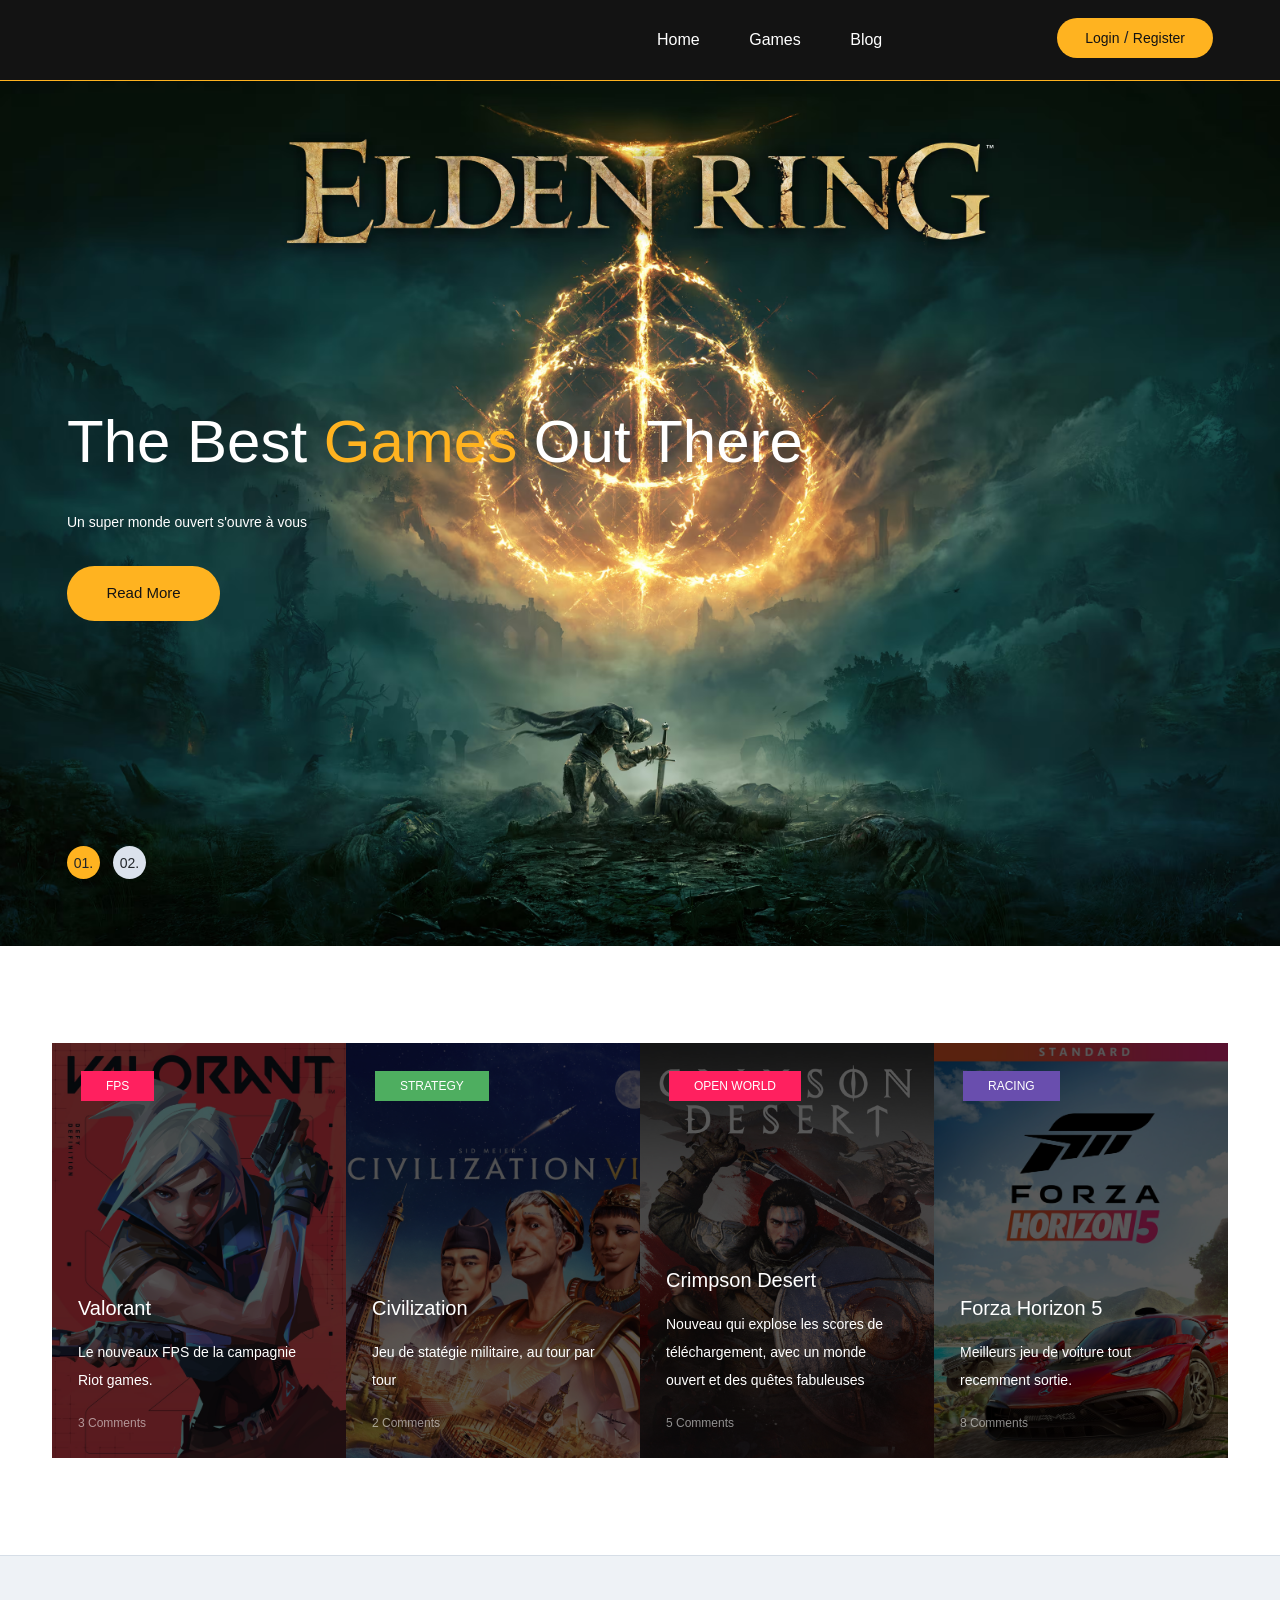
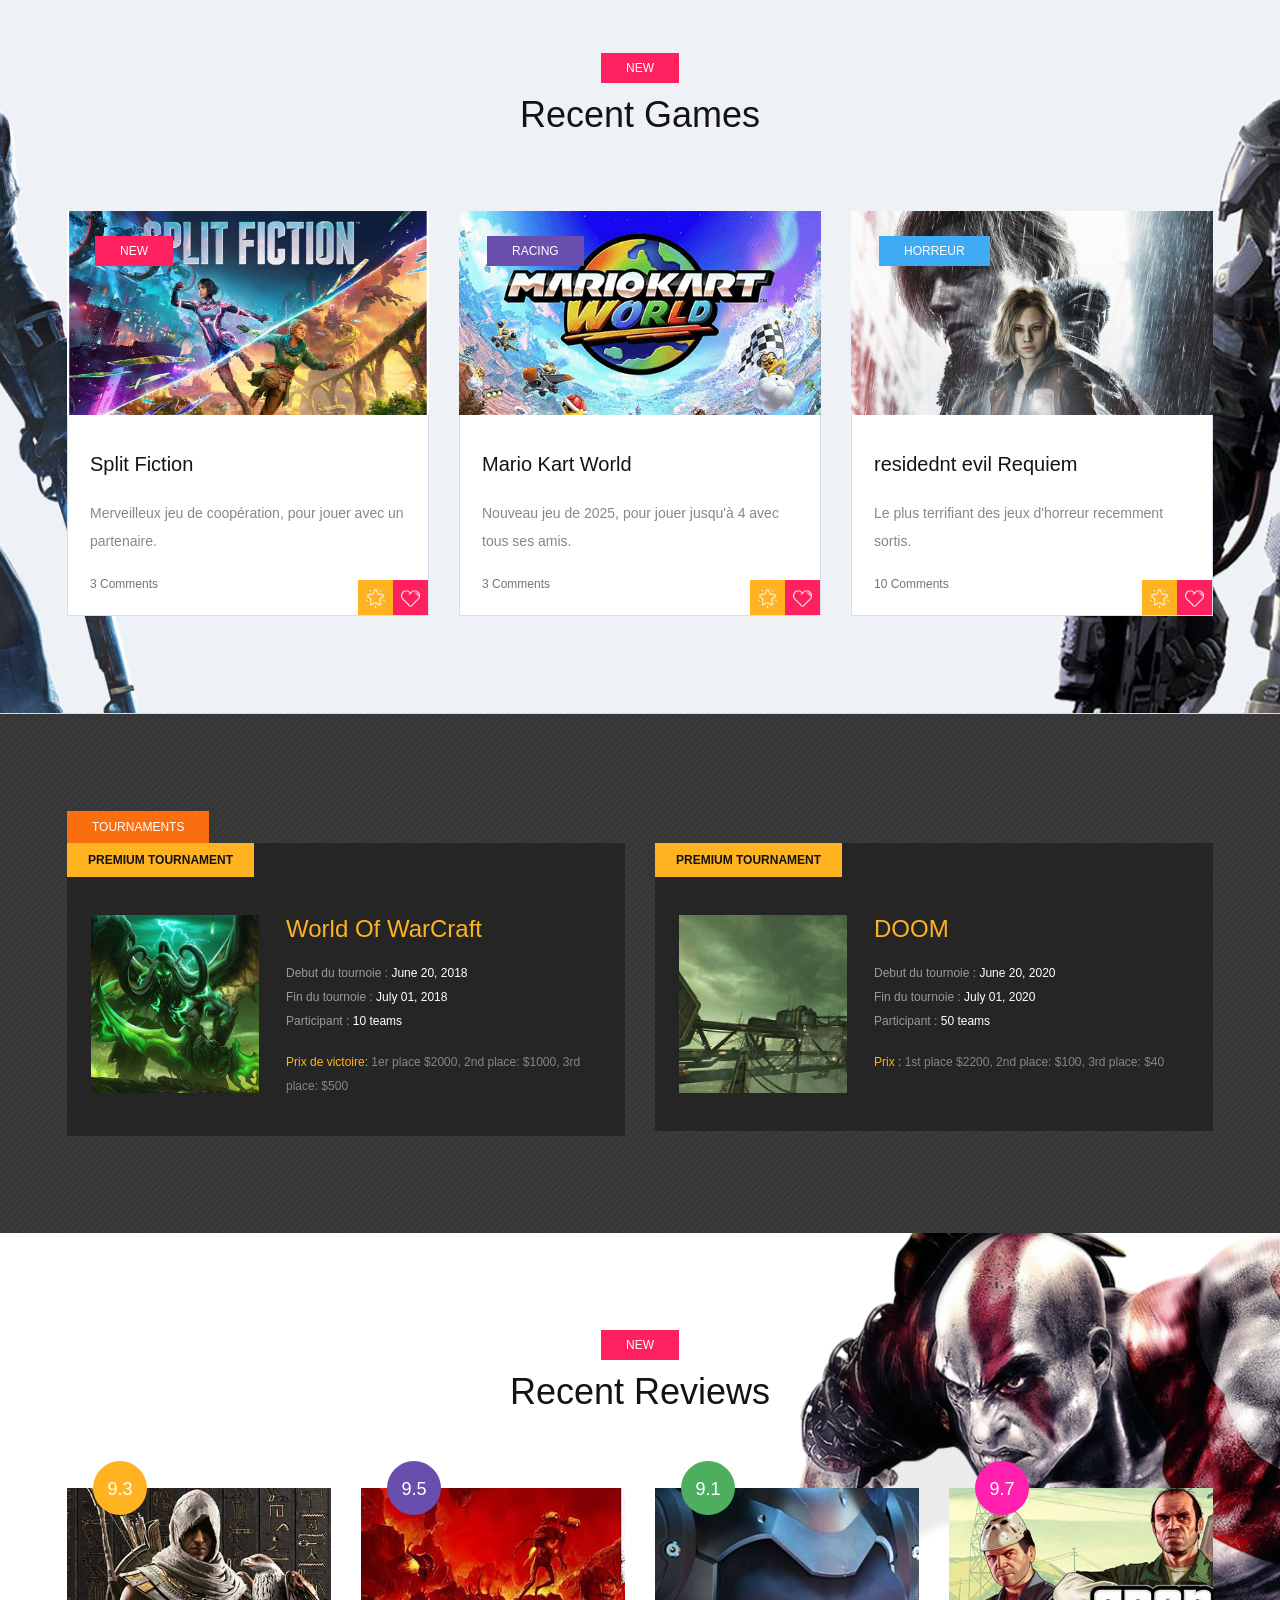
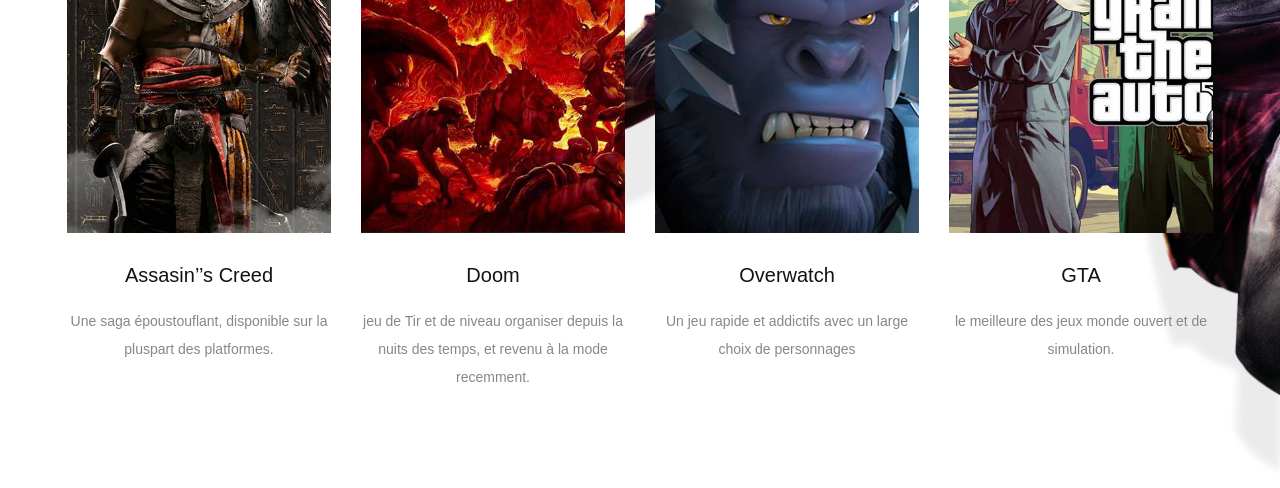
==== commit cd4c7be0: "Index.html terminer pour juste la partie esthétique :)" ====
--- a/index.html
+++ b/index.html
@@ -1,17 +1,9 @@
 <!DOCTYPE html>
-<html lang="zxx">
+<html lang="fr">
 <head>
-	<title>Game Warrior Template</title>
+	<title>Top Games</title>
 	<meta charset="UTF-8">
-	<meta name="description" content="Game Warrior Template">
-	<meta name="keywords" content="warrior, game, creative, html">
-	<meta name="viewport" content="width=device-width, initial-scale=1.0">
-	<!-- Favicon -->   
-	<link href="img/favicon.ico" rel="shortcut icon"/>
-
-	<!-- Google Fonts -->
-	<link href="https://fonts.googleapis.com/css?family=Roboto:400,400i,500,500i,700,700i" rel="stylesheet">
-
+	
 	<!-- Stylesheets -->
 	<link rel="stylesheet" href="css/bootstrap.min.css"/>
 	<link rel="stylesheet" href="css/font-awesome.min.css"/>
@@ -27,33 +19,26 @@
 
 </head>
 <body>
-	<!-- Page Preloder -->
-	<div id="preloder">
-		<div class="loader"></div>
-	</div>
-
-	<!-- Header section -->
+
+	<!-- Menu-->
 	<header class="header-section">
 		<div class="container">
 			<!-- logo -->
 			<a class="site-logo" href="index.html">
 				<img src="img/logo.png" alt="">
 			</a>
+
+			<!--Login-->
 			<div class="user-panel">
 				<a href="#">Login</a>  /  <a href="#">Register</a>
 			</div>
-			<!-- responsive -->
-			<div class="nav-switch">
-				<i class="fa fa-bars"></i>
-			</div>
-			<!-- site menu -->
+
+			<!-- Menu -->
 			<nav class="main-menu">
 				<ul>
 					<li><a href="index.html">Home</a></li>
 					<li><a href="review.html">Games</a></li>
 					<li><a href="categories.html">Blog</a></li>
-					<li><a href="community.html">Forums</a></li>
-					<li><a href="contact.html">Contact</a></li>
 				</ul>
 			</nav>
 		</div>
@@ -61,87 +46,83 @@
 	<!-- Header section end -->
 
 
-	<!-- Hero section -->
+	<!--image accueil -->
 	<section class="hero-section">
 		<div class="hero-slider owl-carousel">
-			<div class="hs-item set-bg" data-setbg="img/slider-1.jpg">
+			<div class="hs-item set-bg" data-setbg="img/slider-1.avif">
 				<div class="hs-text">
 					<div class="container">
 						<h2>The Best <span>Games</span> Out There</h2>
-						<p>Lorem ipsum dolor sit amet, consectetur adipiscing elit. Donec malesuada <br> lorem maximus mauris scelerisque, at rutrum nulla dictum. Ut ac ligula sapien. <br>Suspendisse cursus faucibus finibus.</p>
-						<a href="#" class="site-btn">Read More</a>
-					</div>
-				</div>
-			</div>
+						<p>Un super monde ouvert s'ouvre à vous</p>
+						<a href="categories.html" class="site-btn">Read More</a>
+					</div>
+				</div>
+			</div>
+
+			<!--2eme images-->
 			<div class="hs-item set-bg" data-setbg="img/slider-2.jpg">
 				<div class="hs-text">
 					<div class="container">
 						<h2>The Best <span>Games</span> Out There</h2>
-						<p>Lorem ipsum dolor sit amet, consectetur adipiscing elit. Donec malesuada <br> lorem maximus mauris scelerisque, at rutrum nulla dictum. Ut ac ligula sapien. <br>Suspendisse cursus faucibus finibus.</p>
-						<a href="#" class="site-btn">Read More</a>
+						<p>Le très addictif free-to-play et ses notes son désormais disponible.</p>
+						<a href="categories.html" class="site-btn">Read More</a>
 					</div>
 				</div>
 			</div>
 		</div>
 	</section>
 	<!-- Hero section end -->
-
-
-	<!-- Latest news section -->
-	<div class="latest-news-section">
-		<div class="ln-title">Latest News</div>
-		<div class="news-ticker">
-			<div class="news-ticker-contant">
-				<div class="nt-item"><span class="new">new</span>Lorem ipsum dolor sit amet, consectetur adipiscing elit. </div>
-				<div class="nt-item"><span class="strategy">strategy</span>Isum dolor sit amet, consectetur adipiscing elit. </div>
-				<div class="nt-item"><span class="racing">racing</span>Isum dolor sit amet, consectetur adipiscing elit. </div>
-			</div>
-		</div>
-	</div>
-	<!-- Latest news section end -->
 
 
 	<!-- Feature section -->
 	<section class="feature-section spad">
 		<div class="container">
 			<div class="row">
+
+				<!--Valorant-->
 				<div class="col-lg-3 col-md-6 p-0">
-					<div class="feature-item set-bg" data-setbg="img/features/1.jpg">
-						<span class="cata new">new</span>
+					<div class="feature-item set-bg" data-setbg="img/features/valorant.jpg">
+						<span class="cata new">FPS</span>
 						<div class="fi-content text-white">
-							<h5><a href="#">Suspendisse ut justo tem por, rutrum</a></h5>
-							<p>Lorem ipsum dolor sit amet, consectetur adipiscing elit. </p>
+							<h5><a href="categories.html">Valorant </a></h5>
+							<p>Le nouveaux FPS de la campagnie Riot games. </p>
 							<a href="#" class="fi-comment">3 Comments</a>
 						</div>
 					</div>
 				</div>
+
+				<!--Civilization-->
 				<div class="col-lg-3 col-md-6 p-0">
 					<div class="feature-item set-bg" data-setbg="img/features/2.jpg">
-						<span class="cata strategy">strategy</span>
+						<span class="cata strategy">Strategy</span>
 						<div class="fi-content text-white">
-							<h5><a href="#">Justo tempor, rutrum erat id, molestie</a></h5>
-							<p>Lorem ipsum dolor sit amet, consectetur adipiscing elit. </p>
-							<a href="#" class="fi-comment">3 Comments</a>
-						</div>
-					</div>
-				</div>
+							<h5><a href="categories.html">Civilization</a></h5>
+							<p>Jeu de statégie militaire, au tour par tour</p>
+							<a href="#" class="fi-comment">2 Comments</a>
+						</div>
+					</div>
+				</div>
+
+				<!--Crimpson desert-->
 				<div class="col-lg-3 col-md-6 p-0">
 					<div class="feature-item set-bg" data-setbg="img/features/3.jpg">
-						<span class="cata new">new</span>
+						<span class="cata new">Open World</span>
 						<div class="fi-content text-white">
-							<h5><a href="#">Nullam lacinia ex eleifend orci porttitor</a></h5>
-							<p>Lorem ipsum dolor sit amet, consectetur adipiscing elit. </p>
-							<a href="#" class="fi-comment">3 Comments</a>
-						</div>
-					</div>
-				</div>
+							<h5><a href="categories.html">Crimpson Desert</a></h5>
+							<p>Nouveau qui explose les scores de téléchargement, avec un monde ouvert et des quêtes fabuleuses</p>
+							<a href="#" class="fi-comment">5 Comments</a>
+						</div>
+					</div>
+				</div>
+
+				<!--Forza horizon-->
 				<div class="col-lg-3 col-md-6 p-0">
 					<div class="feature-item set-bg" data-setbg="img/features/4.jpg">
-						<span class="cata racing">racing</span>
+						<span class="cata racing">Racing</span>
 						<div class="fi-content text-white">
-							<h5><a href="#">Lacinia ex eleifend orci suscipit</a></h5>
-							<p>Lorem ipsum dolor sit amet, consectetur adipiscing elit. </p>
-							<a href="#" class="fi-comment">3 Comments</a>
+							<h5><a href="#">Forza Horizon 5</a></h5>
+							<p>Meilleurs jeu de voiture tout recemment sortie. </p>
+							<a href="#" class="fi-comment"> 8 Comments</a>
 						</div>
 					</div>
 				</div>
@@ -155,18 +136,19 @@
 	<section class="recent-game-section spad set-bg" data-setbg="img/recent-game-bg.png">
 		<div class="container">
 			<div class="section-title">
-				<div class="cata new">new</div>
+				<div class="cata new">New</div>
 				<h2>Recent Games</h2>
 			</div>
 			<div class="row">
+				<!--SplitFiction-->
 				<div class="col-lg-4 col-md-6">
 					<div class="recent-game-item">
 						<div class="rgi-thumb set-bg" data-setbg="img/recent-game/1.jpg">
 							<div class="cata new">new</div>
 						</div>
 						<div class="rgi-content">
-							<h5>Suspendisse ut justo tem por, rutrum</h5>
-							<p>Lorem ipsum dolor sit amet, consectetur adipisc ing ipsum dolor sit amet, consectetur elit. </p>
+							<h5>Split Fiction</h5>
+							<p>Merveilleux jeu de coopération, pour jouer avec un partenaire. </p>
 							<a href="#" class="comment">3 Comments</a>
 							<div class="rgi-extra">
 								<div class="rgi-star"><img src="img/icons/star.png" alt=""></div>
@@ -175,14 +157,16 @@
 						</div>
 					</div>	
 				</div>
+
+				<!--MArio kart world-->
 				<div class="col-lg-4 col-md-6">
 					<div class="recent-game-item">
-						<div class="rgi-thumb set-bg" data-setbg="img/recent-game/2.jpg">
+						<div class="rgi-thumb set-bg" data-setbg="img/recent-game/2.png">
 							<div class="cata racing">racing</div>
 						</div>
 						<div class="rgi-content">
-							<h5>Susce pulvinar metus nulla, vel  facilisis sem </h5>
-							<p>Lorem ipsum dolor sit amet, consectetur adipisc ing ipsum dolor sit amet, consectetur elit. </p>
+							<h5>Mario Kart World </h5>
+							<p>Nouveau jeu de 2025, pour jouer jusqu'à 4 avec tous ses amis. </p>
 							<a href="#" class="comment">3 Comments</a>
 							<div class="rgi-extra">
 								<div class="rgi-star"><img src="img/icons/star.png" alt=""></div>
@@ -191,15 +175,17 @@
 						</div>
 					</div>	
 				</div>
+
+				<!--Resident evil-->
 				<div class="col-lg-4 col-md-6">
 					<div class="recent-game-item">
-						<div class="rgi-thumb set-bg" data-setbg="img/recent-game/3.jpg">
-							<div class="cata adventure">Adventure</div>
+						<div class="rgi-thumb set-bg" data-setbg="img/recent-game/3.avif">
+							<div class="cata adventure">Horreur</div>
 						</div>
 						<div class="rgi-content">
-							<h5>Suspendisse ut justo tem por, rutrum</h5>
-							<p>Lorem ipsum dolor sit amet, consectetur adipisc ing ipsum dolor sit amet, consectetur elit. </p>
-							<a href="#" class="comment">3 Comments</a>
+							<h5>residednt evil Requiem</h5>
+							<p>Le plus terrifiant des jeux d'horreur recemment sortis.</p>
+							<a href="#" class="comment">10 Comments</a>
 							<div class="rgi-extra">
 								<div class="rgi-star"><img src="img/icons/star.png" alt=""></div>
 								<div class="rgi-heart"><img src="img/icons/heart.png" alt=""></div>
@@ -226,16 +212,16 @@
 							<div class="ti-text">
 								<h4>World Of WarCraft</h4>
 								<ul>
-									<li><span>Tournament Beggins:</span> June 20, 2018</li>
-									<li><span>Tounament Ends:</span> July 01, 2018</li>
-									<li><span>Participants:</span> 10 teams</li>
-									<li><span>Tournament Author:</span> Admin</li>
+									<li><span>Debut du tournoie :</span> June 20, 2018</li>
+									<li><span>Fin du tournoie :</span> July 01, 2018</li>
+									<li><span>Participant :</span> 10 teams</li>
 								</ul>
-								<p><span>Prizes:</span> 1st place $2000, 2nd place: $1000, 3rd place: $500</p>
-							</div>
-						</div>
-					</div>
-				</div>
+								<p><span>Prix de victoire:</span> 1er place $2000, 2nd place: $1000, 3rd place: $500</p>
+							</div>
+						</div>
+					</div>
+				</div>
+
 				<div class="col-md-6">
 					<div class="tournament-item">
 						<div class="ti-notic">Premium Tournament</div>
@@ -244,12 +230,11 @@
 							<div class="ti-text">
 								<h4>DOOM</h4>
 								<ul>
-									<li><span>Tournament Beggins:</span> June 20, 2018</li>
-									<li><span>Tounament Ends:</span> July 01, 2018</li>
-									<li><span>Participants:</span> 10 teams</li>
-									<li><span>Tournament Author:</span> Admin</li>
+									<li><span>Debut du tournoie :</span> June 20, 2020</li>
+									<li><span>Fin du tournoie :</span> July 01, 2020</li>
+									<li><span>Participant :</span> 50 teams</li>
 								</ul>
-								<p><span>Prizes:</span> 1st place $2000, 2nd place: $1000, 3rd place: $500</p>
+								<p><span>Prix :</span> 1st place $2200, 2nd place: $100, 3rd place: $40</p>
 							</div>
 						</div>
 					</div>
@@ -275,10 +260,11 @@
 						</div>
 						<div class="review-text">
 							<h5>Assasin’’s Creed</h5>
-							<p>Lorem ipsum dolor sit amet, consectetur adipisc ing ipsum dolor sit ame.</p>
-						</div>
-					</div>
-				</div>
+							<p>Une saga époustouflant, disponible sur la pluspart des platformes.</p>
+						</div>
+					</div>
+				</div>
+
 				<div class="col-lg-3 col-md-6">
 					<div class="review-item">
 						<div class="review-cover set-bg" data-setbg="img/review/2.jpg">
@@ -286,10 +272,11 @@
 						</div>
 						<div class="review-text">
 							<h5>Doom</h5>
-							<p>Lorem ipsum dolor sit amet, consectetur adipisc ing ipsum dolor sit ame.</p>
-						</div>
-					</div>
-				</div>
+							<p>jeu de Tir et de niveau organiser depuis la nuits des temps, et revenu à la mode recemment.</p>
+						</div>
+					</div>
+				</div>
+
 				<div class="col-lg-3 col-md-6">
 					<div class="review-item">
 						<div class="review-cover set-bg" data-setbg="img/review/3.jpg">
@@ -297,10 +284,11 @@
 						</div>
 						<div class="review-text">
 							<h5>Overwatch</h5>
-							<p>Lorem ipsum dolor sit amet, consectetur adipisc ing ipsum dolor sit ame.</p>
-						</div>
-					</div>
-				</div>
+							<p>Un jeu rapide et addictifs avec un large choix de personnages</p>
+						</div>
+					</div>
+				</div>
+
 				<div class="col-lg-3 col-md-6">
 					<div class="review-item">
 						<div class="review-cover set-bg" data-setbg="img/review/4.jpg">
@@ -308,116 +296,14 @@
 						</div>
 						<div class="review-text">
 							<h5>GTA</h5>
-							<p>Lorem ipsum dolor sit amet, consectetur adipisc ing ipsum dolor sit ame.</p>
-						</div>
-					</div>
-				</div>
-			</div>
-		</div>
-	</section>
-	<!-- Review section end -->
-
-
-	<!-- Footer top section -->
-	<section class="footer-top-section">
-		<div class="container">
-			<div class="footer-top-bg">
-				<img src="img/footer-top-bg.png" alt="">
-			</div>
-			<div class="row">
-				<div class="col-lg-4">
-					<div class="footer-logo text-white">
-						<img src="img/footer-logo.png" alt="">
-						<p>Lorem ipsum dolor sit amet, consectetur adipisc ing ipsum dolor sit ame.</p>
-					</div>
-				</div>
-				<div class="col-lg-4 col-md-6">
-					<div class="footer-widget mb-5 mb-md-0">
-						<h4 class="fw-title">Latest Posts</h4>
-						<div class="latest-blog">
-							<div class="lb-item">
-								<div class="lb-thumb set-bg" data-setbg="img/latest-blog/1.jpg"></div>
-								<div class="lb-content">
-									<div class="lb-date">June 21, 2018</div>
-									<p>Lorem ipsum dolor sit amet, consectetur adipisc ing ipsum </p>
-									<a href="#" class="lb-author">By Admin</a>
-								</div>
-							</div>
-							<div class="lb-item">
-								<div class="lb-thumb set-bg" data-setbg="img/latest-blog/2.jpg"></div>
-								<div class="lb-content">
-									<div class="lb-date">June 21, 2018</div>
-									<p>Lorem ipsum dolor sit amet, consectetur adipisc ing ipsum </p>
-									<a href="#" class="lb-author">By Admin</a>
-								</div>
-							</div>
-							<div class="lb-item">
-								<div class="lb-thumb set-bg" data-setbg="img/latest-blog/3.jpg"></div>
-								<div class="lb-content">
-									<div class="lb-date">June 21, 2018</div>
-									<p>Lorem ipsum dolor sit amet, consectetur adipisc ing ipsum </p>
-									<a href="#" class="lb-author">By Admin</a>
-								</div>
-							</div>
-						</div>
-					</div>
-				</div>
-				<div class="col-lg-4 col-md-6">
-					<div class="footer-widget">
-						<h4 class="fw-title">Top Comments</h4>
-						<div class="top-comment">
-							<div class="tc-item">
-								<div class="tc-thumb set-bg" data-setbg="img/authors/1.jpg"></div>
-								<div class="tc-content">
-									<p><a href="#">James Smith</a> <span>on</span>  Lorem ipsum dolor sit amet, co</p>
-									<div class="tc-date">June 21, 2018</div>
-								</div>
-							</div>
-							<div class="tc-item">
-								<div class="tc-thumb set-bg" data-setbg="img/authors/2.jpg"></div>
-								<div class="tc-content">
-									<p><a href="#">James Smith</a> <span>on</span>  Lorem ipsum dolor sit amet, co</p>
-									<div class="tc-date">June 21, 2018</div>
-								</div>
-							</div>
-							<div class="tc-item">
-								<div class="tc-thumb set-bg" data-setbg="img/authors/3.jpg"></div>
-								<div class="tc-content">
-									<p><a href="#">James Smith</a> <span>on</span>  Lorem ipsum dolor sit amet, co</p>
-									<div class="tc-date">June 21, 2018</div>
-								</div>
-							</div>
-							<div class="tc-item">
-								<div class="tc-thumb set-bg" data-setbg="img/authors/4.jpg"></div>
-								<div class="tc-content">
-									<p><a href="#">James Smith</a> <span>on</span>  Lorem ipsum dolor sit amet, co</p>
-									<div class="tc-date">June 21, 2018</div>
-								</div>
-							</div>
-						</div>
-					</div>
-				</div>
-			</div>
-		</div>
-	</section>
-	<!-- Footer top section end -->
-
-	
-	<!-- Footer section -->
-	<footer class="footer-section">
-		<div class="container">
-			<ul class="footer-menu">
-				<li><a href="index.html">Home</a></li>
-				<li><a href="review.html">Games</a></li>
-				<li><a href="categories.html">Blog</a></li>
-				<li><a href="community.html">Forums</a></li>
-				<li><a href="contact.html">Contact</a></li>
-			</ul>
-			<p class="copyright"><!-- Link back to Colorlib can't be removed. Template is licensed under CC BY 3.0. -->
-Copyright &copy;<script>document.write(new Date().getFullYear());</script> All rights reserved | This template is made with <i class="fa fa-heart-o" aria-hidden="true"></i> by <a href="https://colorlib.com" target="_blank">Colorlib</a>
-<!-- Link back to Colorlib can't be removed. Template is licensed under CC BY 3.0. -->
-</p>
-		</div>
+							<p>le meilleure des jeux monde ouvert et de simulation.</p>
+						</div>
+					</div>
+				</div>
+			</div>
+		</div>
+	</section>
+
 	</footer>
 	<!-- Footer section end -->
 
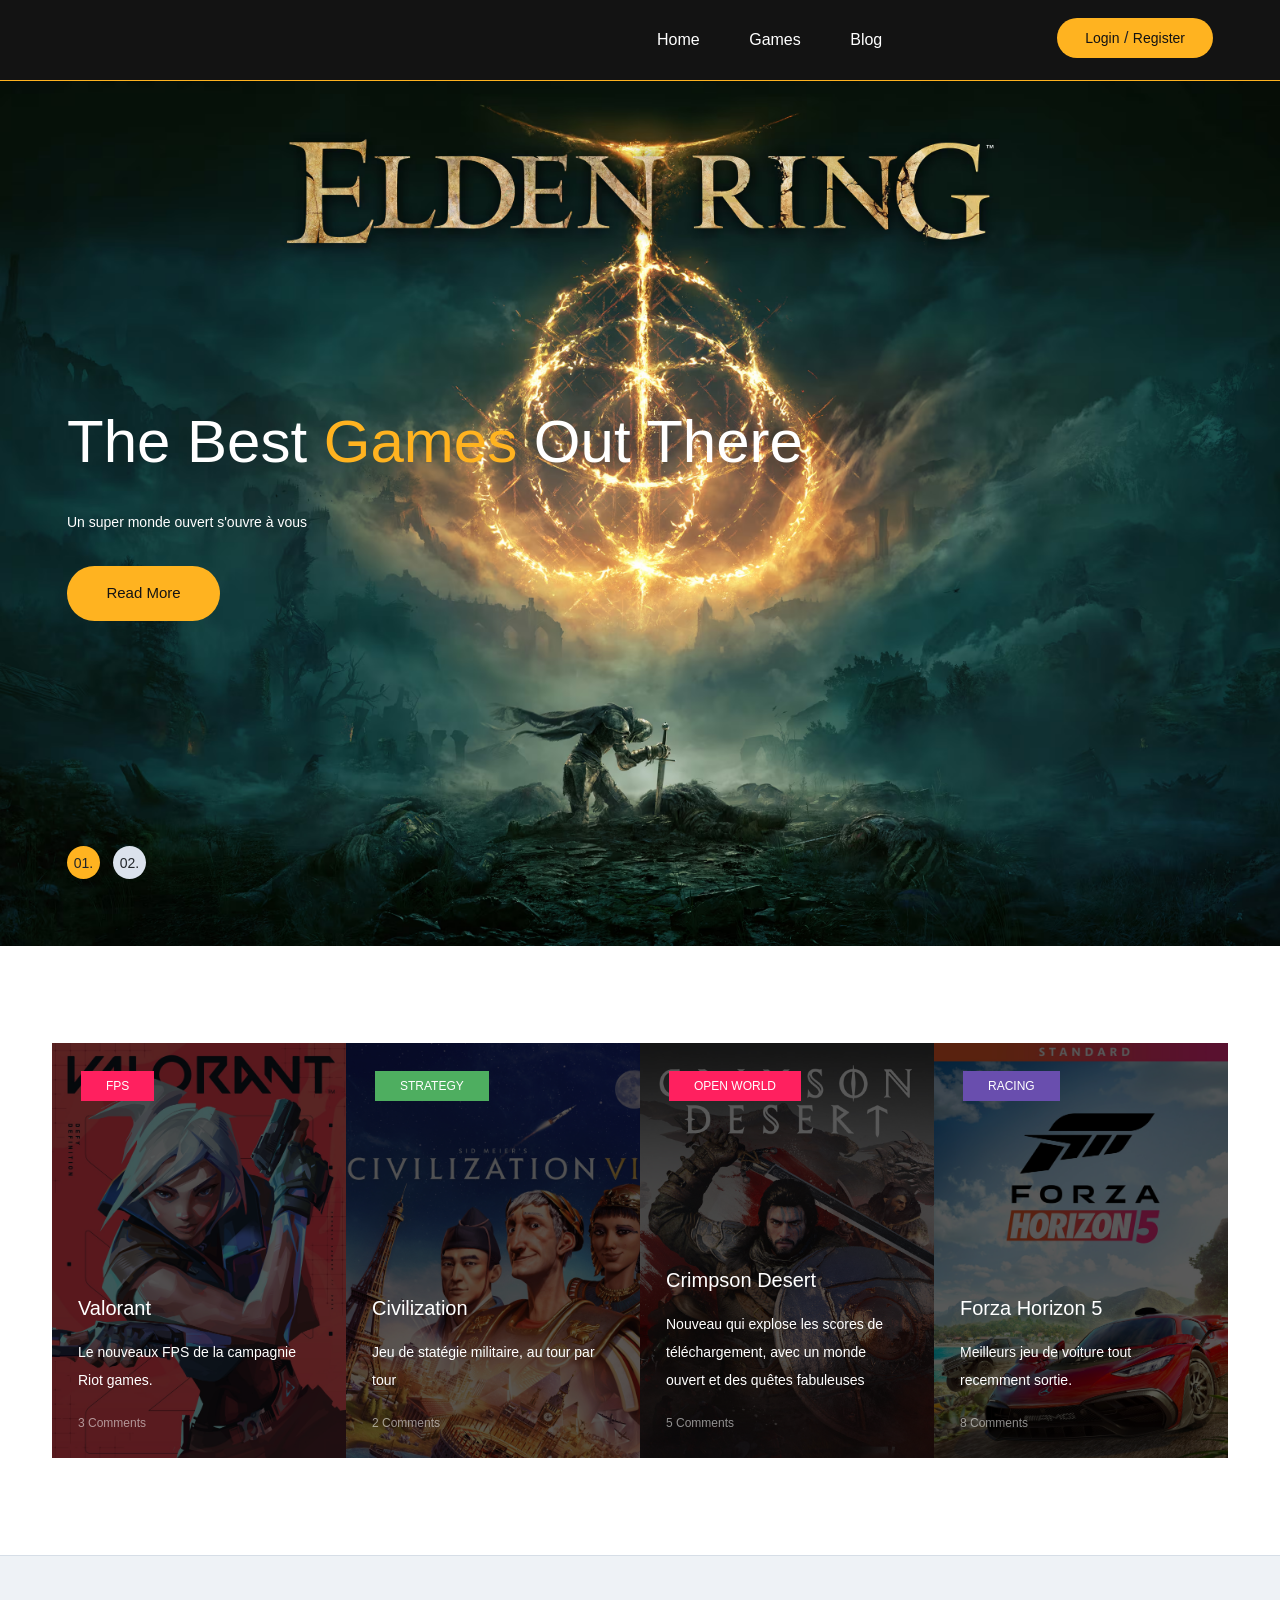
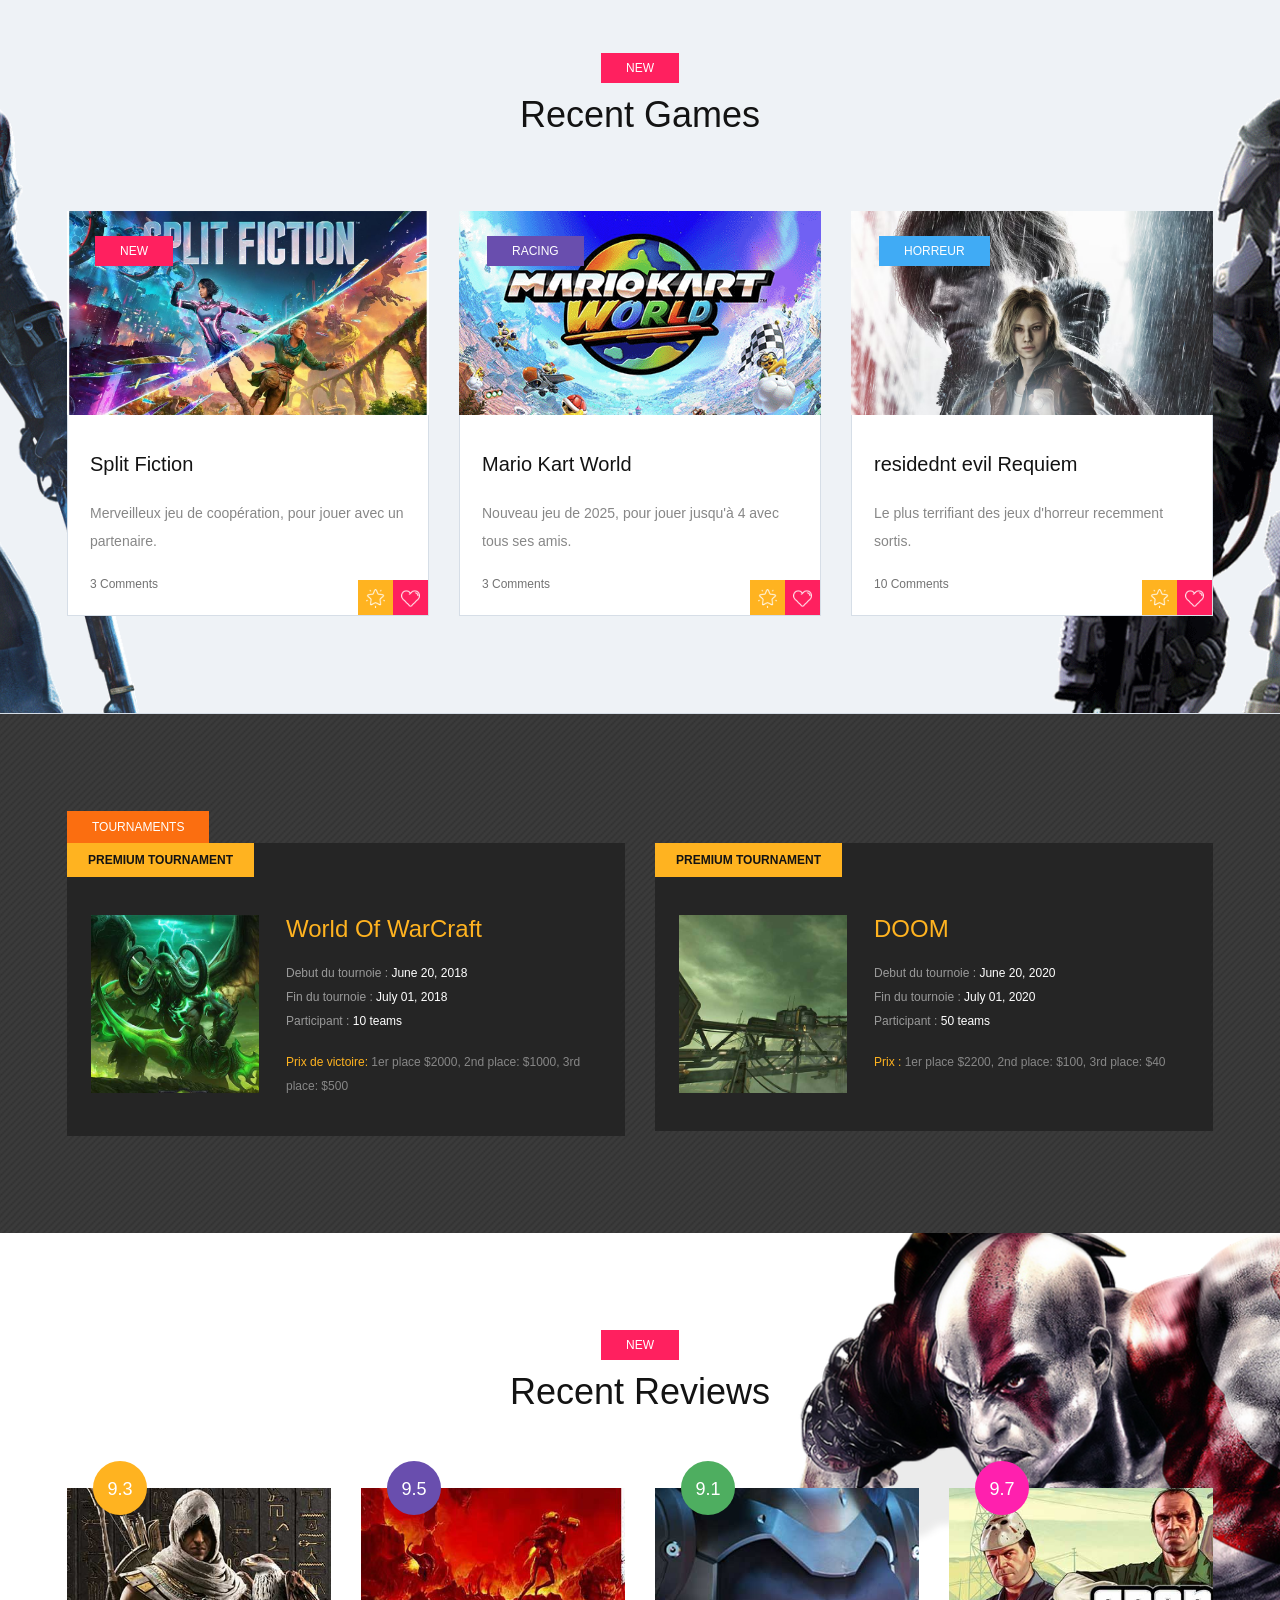
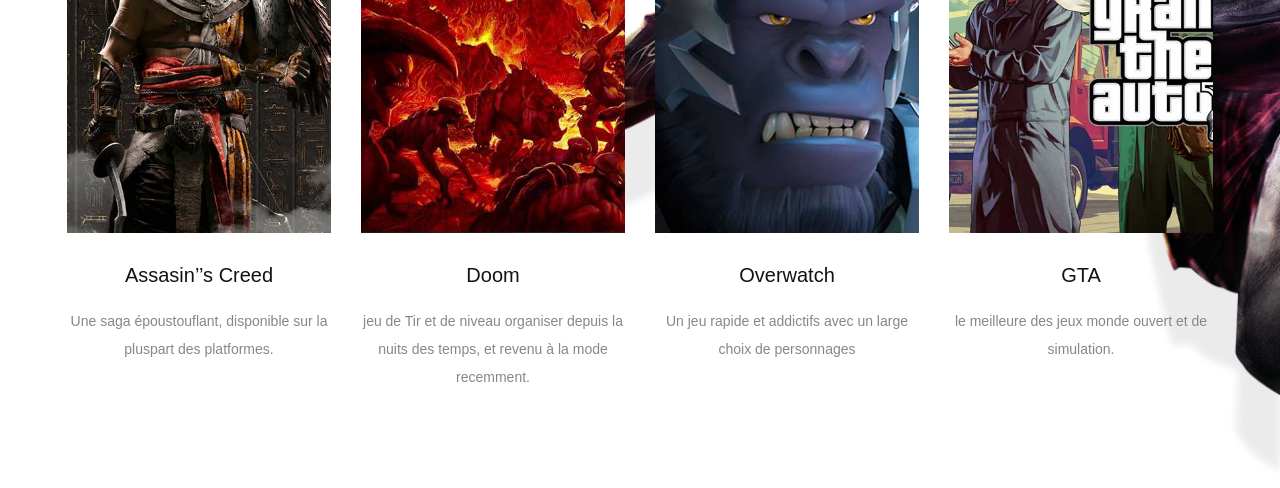
==== commit 0d2a7cca: "je vais me coucher mais dcp je suis entrain de bosser sur la partie review je fait que le front pour" ====
--- a/index.html
+++ b/index.html
@@ -234,7 +234,7 @@
 									<li><span>Fin du tournoie :</span> July 01, 2020</li>
 									<li><span>Participant :</span> 50 teams</li>
 								</ul>
-								<p><span>Prix :</span> 1st place $2200, 2nd place: $100, 3rd place: $40</p>
+								<p><span>Prix :</span> 1er place $2200, 2nd place: $100, 3rd place: $40</p>
 							</div>
 						</div>
 					</div>
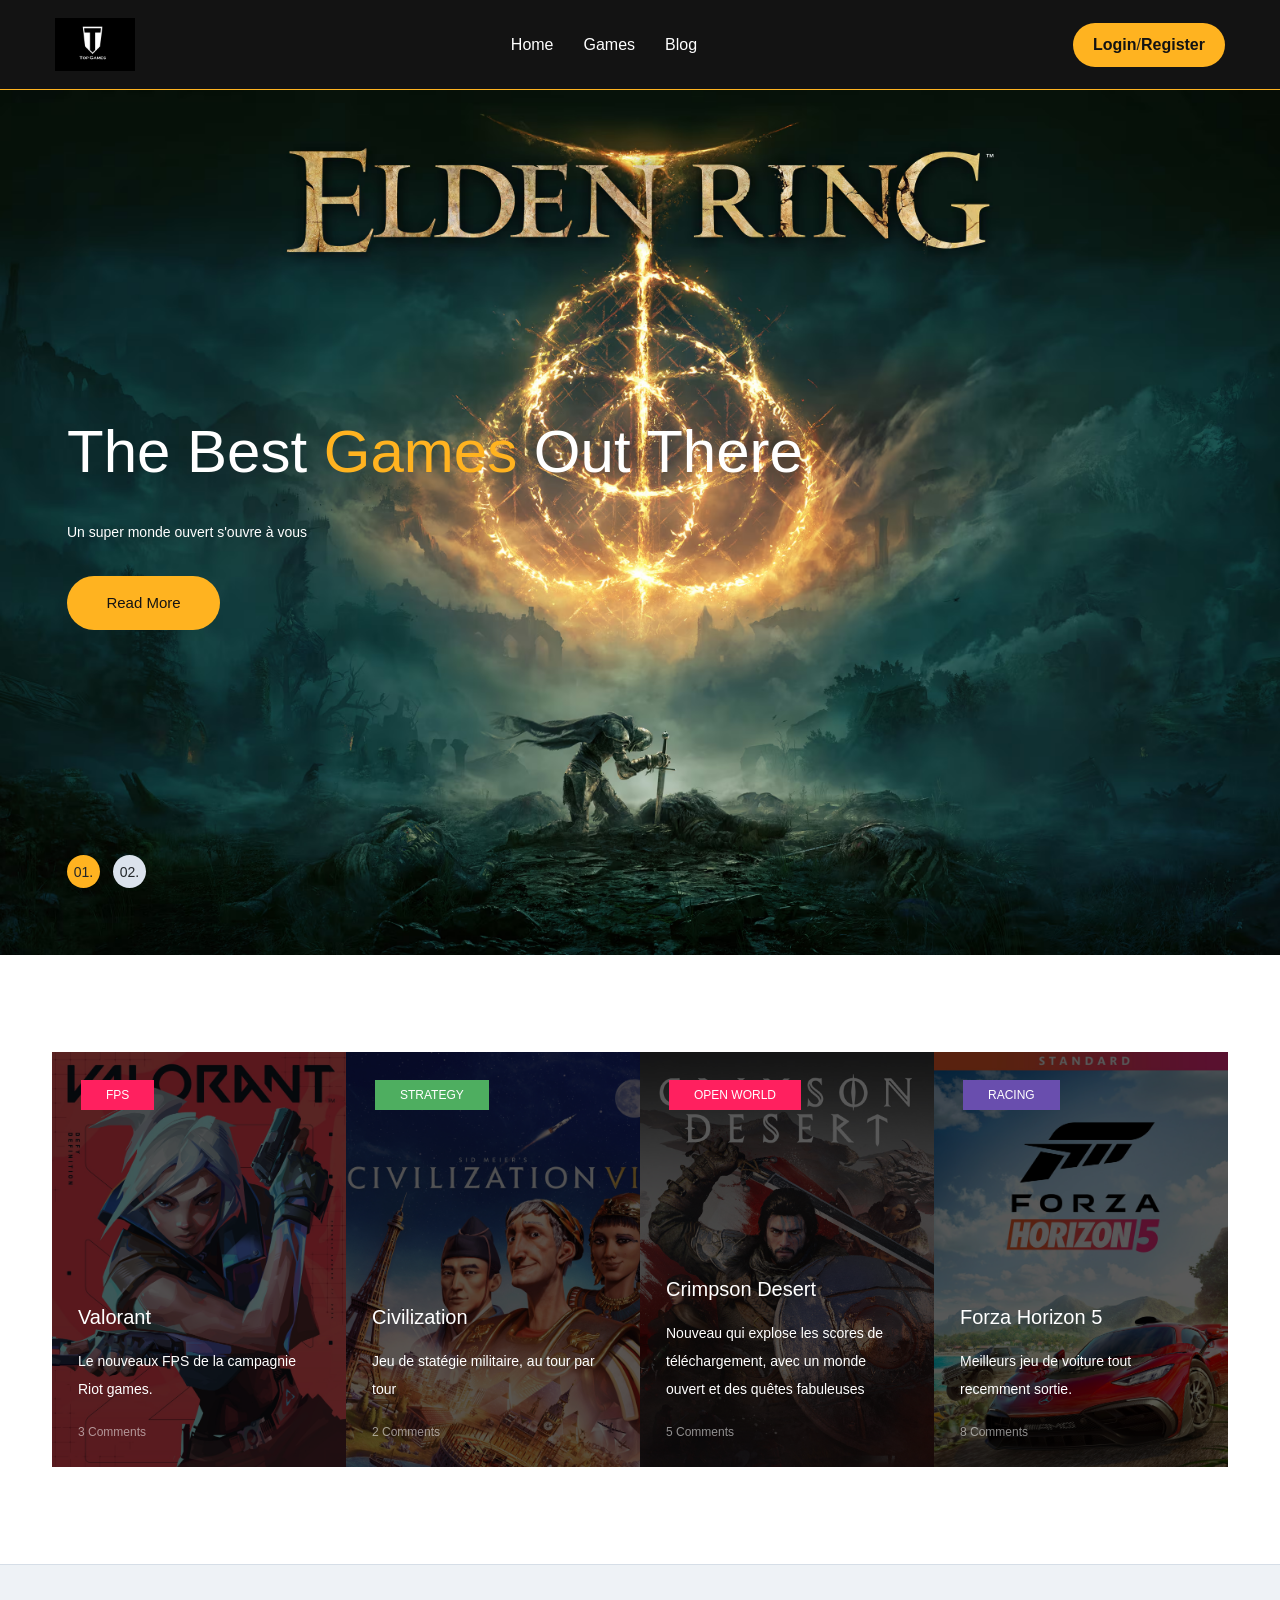
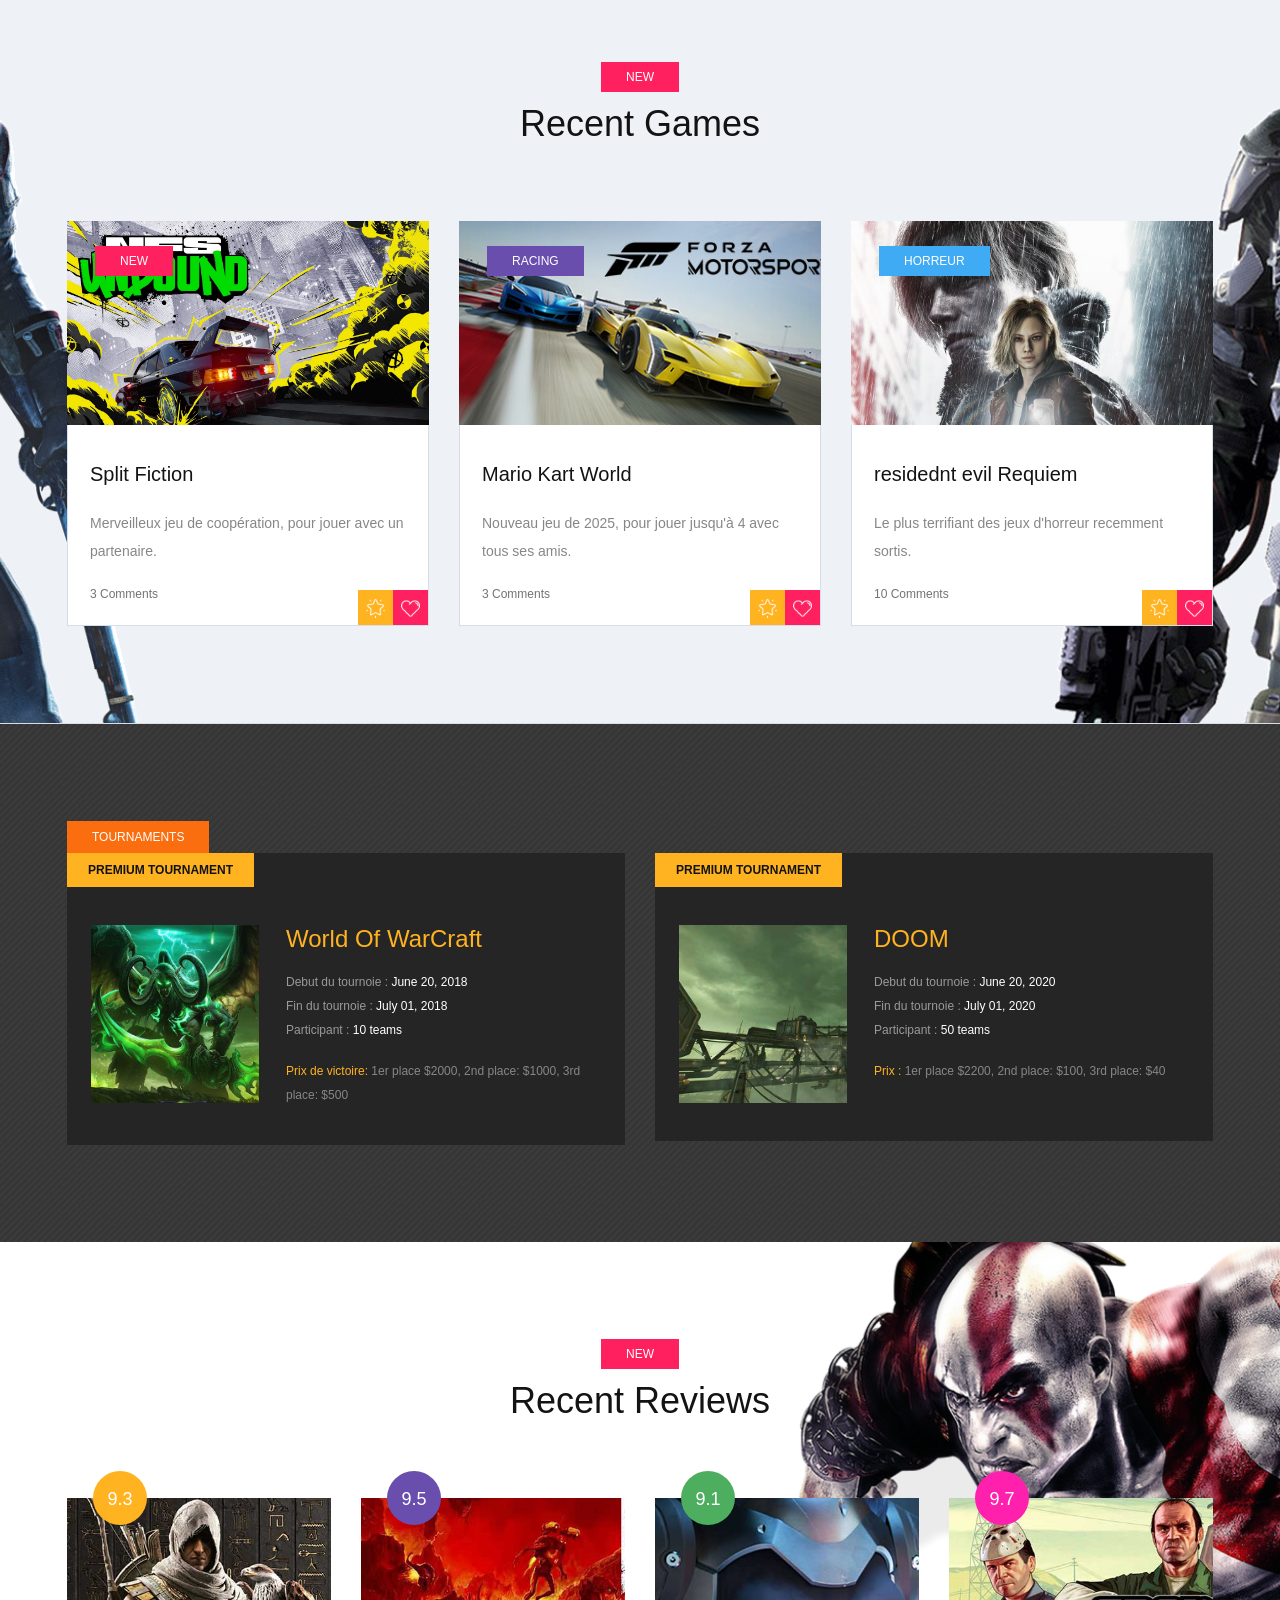
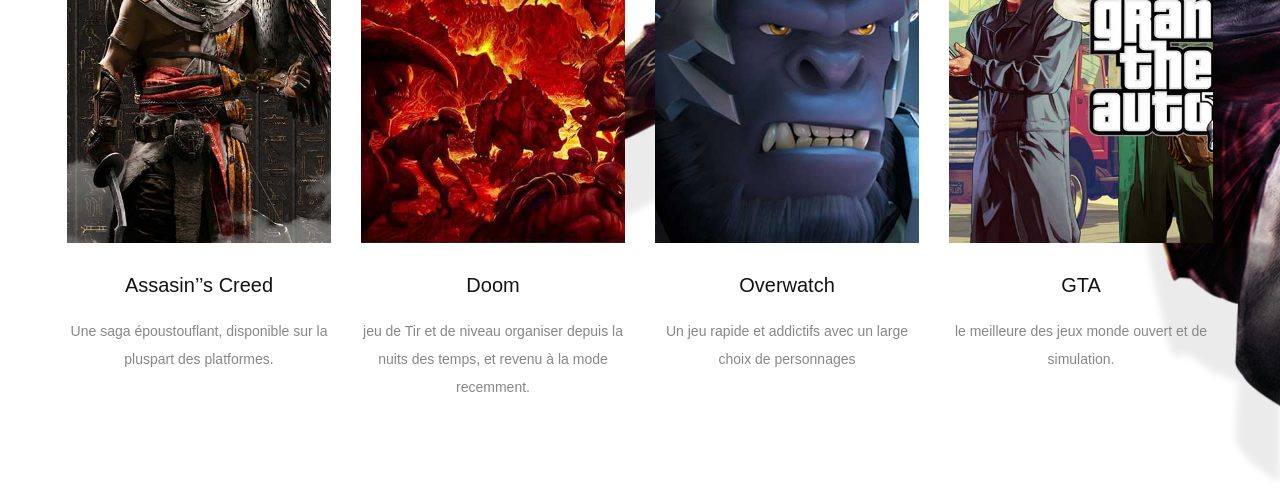
==== commit 9b984690: "j'ai fini les pages de bases et on est entrain de faire les pages de connexion" ====
--- a/index.html
+++ b/index.html
@@ -1,7 +1,7 @@
 <!DOCTYPE html>
 <html lang="fr">
 <head>
-	<title>Top Games</title>
+	<title>Top Games Accueil</title>
 	<meta charset="UTF-8">
 	
 	<!-- Stylesheets -->
--- a/css/style.css
+++ b/css/style.css
@@ -1,14 +1,3 @@
-/* =================================
-------------------------------------
-  Game Warrior Template
-  Version: 1.0
- ------------------------------------ 
- ====================================*/
-
-/*---------------------------*/
-/* Template default CSS
-/*---------------------------*/
-
 html,
 body {
 	height: 100%;
@@ -17,40 +6,18 @@
 	font-smoothing: antialiased;
 }
 
-h1,
-h2,
-h3,
-h4,
-h5,
-h6 {
+h1,h2,h3,h4,h5,h6 {
 	margin: 0;
 	font-weight: 500;
 	color: #131313;
 }
 
-h1 {
-	font-size: 70px;
-}
-
-h2 {
-	font-size: 36px;
-}
-
-h3 {
-	font-size: 30px;
-}
-
-h4 {
-	font-size: 24px;
-}
-
-h5 {
-	font-size: 20px;
-}
-
-h6 {
-	font-size: 16px;
-}
+h1 { font-size: 70px; }
+h2 { font-size: 36px; }
+h3 { font-size: 30px; }
+h4 { font-size: 24px; }
+h5 { font-size: 20px; }
+h6 { font-size: 16px; }
 
 p {
 	font-size: 14px;
@@ -58,32 +25,19 @@
 	line-height: 2;
 }
 
-img {
-	max-width: 100%;
-}
-
-input:focus,
-select:focus,
-button:focus,
-textarea:focus {
-	outline: none;
-}
-
-a:hover,
-a:focus {
+img { max-width: 100%; }
+
+input:focus,select:focus,button:focus,textarea:focus { outline: none; }
+
+a:hover,a:focus {
 	text-decoration: none;
 	outline: none;
 }
 
-ul,
-ol {
+ul,ol {
 	padding: 0;
 	margin: 0;
 }
-
-/*---------------------
-  Helper CSS
------------------------*/
 
 .section-title {
 	text-align: center;
@@ -106,32 +60,11 @@
 	padding-bottom: 97px;
 }
 
-.text-white h1,
-.text-white h2,
-.text-white h3,
-.text-white h4,
-.text-white h5,
-.text-white h6,
-.text-white p,
-.text-white span,
-.text-white li,
-.text-white a {
-	color: #fff;
-}
-
-.rating i {
-	color: #fbb710;
-}
-
-.rating .is-fade {
-	color: #e0e3e4;
-}
-
-/*---------------------
-  Commom elements
------------------------*/
-
-/* buttons */
+.text-white h1,.text-white h2,.text-white h3,.text-white h4,.text-white h5,.text-white h6,.text-white p,.text-white span,.text-white li,.text-white a { color: #fff; }
+
+.rating i { color: #fbb710; }
+.rating .is-fade { color: #e0e3e4; }
+
 .site-btn {
 	display: inline-block;
 	text-align: center;
@@ -151,9 +84,7 @@
 	min-width: 163px;
 }
 
-.site-btn:hover {
-	color: #131313;
-}
+.site-btn:hover { color: #131313; }
 
 .cata {
 	display: inline-block;
@@ -164,23 +95,11 @@
 	padding: 6px 25px;
 }
 
-.cata.new {
-	background: #ff205f;
-}
-
-.cata.strategy {
-	background: #4eae60;
-}
-
-.cata.racing {
-	background: #694eae;
-}
-
-.cata.adventure {
-	background: #40abf5;
-}
-
-/* Preloder */
+.cata.new { background: #ff205f; }
+.cata.strategy { background: #4eae60; }
+.cata.racing { background: #694eae; }
+.cata.adventure { background: #40abf5; }
+
 #preloder {
 	position: fixed;
 	width: 100%;
@@ -205,113 +124,76 @@
 }
 
 @keyframes loader {
-	0% {
-		-webkit-transform: rotate(0deg);
-		transform: rotate(0deg);
-		border: 4px solid #f44336;
-		border-left-color: transparent;
-	}
-	50% {
-		-webkit-transform: rotate(180deg);
-		transform: rotate(180deg);
-		border: 4px solid #673ab7;
-		border-left-color: transparent;
-	}
-	100% {
-		-webkit-transform: rotate(360deg);
-		transform: rotate(360deg);
-		border: 4px solid #f44336;
-		border-left-color: transparent;
-	}
-}
-
-@-webkit-keyframes loader {
-	0% {
-		-webkit-transform: rotate(0deg);
-		border: 4px solid #f44336;
-		border-left-color: transparent;
-	}
-	50% {
-		-webkit-transform: rotate(180deg);
-		border: 4px solid #673ab7;
-		border-left-color: transparent;
-	}
-	100% {
-		-webkit-transform: rotate(360deg);
-		border: 4px solid #f44336;
-		border-left-color: transparent;
-	}
-}
-
-/*------------------
-  Header section
----------------------*/
+	0% { -webkit-transform: rotate(0deg); transform: rotate(0deg); border: 4px solid #f44336; border-left-color: transparent; }
+	50% { -webkit-transform: rotate(180deg); transform: rotate(180deg); border: 4px solid #673ab7; border-left-color: transparent; }
+	100% { -webkit-transform: rotate(360deg); transform: rotate(360deg); border: 4px solid #f44336; border-left-color: transparent; }
+}
 
 .header-section {
-	background: #131313;
-	clear: both;
-	overflow: hidden;
-	padding: 18px 0;
-	border-bottom: 1px solid #ffb320;
+    background: #131313;
+    clear: both;
+    padding: 18px 0;
+    border-bottom: 1px solid #ffb320;
+}
+
+.header-section .container {
+    display: flex;
+    align-items: center;
+    justify-content: space-between;
+    max-width: 1200px;
+    margin: 0 auto;
+    padding: 0 15px;
 }
 
 .site-logo {
-	display: inline-block;
-	float: left;
-	padding-top: 6px;
-}
+    display: flex;
+    align-items: center;
+	order: 1;
+}
+
+.site-logo img {
+	max-width: 80px;
+	height: auto;
+	display: block;
+}
+
+.main-menu {
+    flex-grow: 1;
+	order: 2;
+}
+
+.main-menu ul {
+    display: flex;
+    justify-content: center;
+    list-style: none;
+    margin: 0;
+    padding: 0;
+    gap: 30px;
+}
+
+.main-menu ul li a {
+    text-decoration: none;
+    color: #ffffff;
+    font-weight: 500;
+}
+
+.main-menu ul li a:hover { color: #ffb320; }
 
 .user-panel {
-	float: right;
-	font-weight: 500;
-	background: #ffb320;
-	padding: 8px 28px;
-	border-radius: 30px;
+    display: flex;
+    align-items: center;
+    background: #ffb320;
+    padding: 10px 20px;
+    border-radius: 50px;
+    white-space: nowrap;
+	order : 3;
 }
 
 .user-panel a {
-	font-size: 14px;
-	color: #131313;
-}
-
-.main-menu {
-	float: right;
-	margin-right: 170px;
-}
-
-.main-menu ul {
-	list-style: none;
-}
-
-.main-menu ul li {
-	display: inline;
-}
-
-.main-menu ul li a {
-	display: inline-block;
-	font-size: 16px;
-	color: #fff;
-	margin-left: 35px;
-	font-weight: 500;
-	padding: 10px 5px;
-}
-
-.main-menu ul li a:hover {
-	color: #ffb320;
-}
-
-.header-btn {
-	float: right;
-	margin-right: 0;
-}
-
-.nav-switch {
-	display: none;
-}
-
-/*------------------
-  Hero Section
----------------------*/
+    color: #131313;
+    text-decoration: none;
+    font-weight: bold;
+}
 
 .hero-slider .hs-item {
 	height: 865px;
@@ -334,14 +216,11 @@
 	opacity: 0;
 }
 
-.hero-slider .hs-text h2 span {
-	color: #ffb320;
-}
+.hero-slider .hs-text h2 span { color: #ffb320; }
 
 .hero-slider .hs-text p {
 	color: #fff;
 	margin-bottom: 30px;
-	position: relative;
 	position: relative;
 	top: -90px;
 	opacity: 0;
@@ -360,23 +239,9 @@
 	opacity: 1;
 }
 
-.hero-slider .owl-item.active .hs-item h2 {
-	-webkit-transition: all 0.5s ease 1s;
-	-o-transition: all 0.5s ease 1s;
-	transition: all 0.5s ease 1s;
-}
-
-.hero-slider .owl-item.active .hs-item p {
-	-webkit-transition: all 0.5s ease 0.8s;
-	-o-transition: all 0.5s ease 0.8s;
-	transition: all 0.5s ease 0.8s;
-}
-
-.hero-slider .owl-item.active .hs-item .site-btn {
-	-webkit-transition: all 0.5s ease 0.6s;
-	-o-transition: all 0.5s ease 0.6s;
-	transition: all 0.5s ease 0.6s;
-}
+.hero-slider .owl-item.active .hs-item h2 { transition: all 0.5s ease 1s; }
+.hero-slider .owl-item.active .hs-item p { transition: all 0.5s ease 0.8s; }
+.hero-slider .owl-item.active .hs-item .site-btn { transition: all 0.5s ease 0.6s; }
 
 .hero-slider .owl-dots {
 	position: relative;
@@ -399,13 +264,7 @@
 	background: #dbe2ec;
 }
 
-.hero-slider .owl-dots .owl-dot.active {
-	background: #ffb320;
-}
-
-/*---------------------
-  Latest News section
------------------------*/
+.hero-slider .owl-dots .owl-dot.active { background: #ffb320; }
 
 .latest-news-section {
 	overflow: hidden;
@@ -455,21 +314,9 @@
 	padding: 4px 20px;
 }
 
-.news-ticker-contant .nt-item span.new {
-	background: #ff205f;
-}
-
-.news-ticker-contant .nt-item span.strategy {
-	background: #4eae60;
-}
-
-.news-ticker-contant .nt-item span.racing {
-	background: #694eae;
-}
-
-/*------------------
-  Feature Section
----------------------*/
+.news-ticker-contant .nt-item span.new { background: #ff205f; }
+.news-ticker-contant .nt-item span.strategy { background: #4eae60; }
+.news-ticker-contant .nt-item span.racing { background: #694eae; }
 
 .feature-item {
 	height: 415px;
@@ -503,18 +350,8 @@
 	z-index: 2;
 }
 
-.feature-item .fi-content h5 {
-	margin-bottom: 18px;
-}
-
-.feature-item .fi-content .fi-comment {
-	font-size: 12px;
-	opacity: .54;
-}
-
-/*----------------------
-  Recent Game Section
-------------------------*/
+.feature-item .fi-content h5 { margin-bottom: 18px; }
+.feature-item .fi-content .fi-comment { font-size: 12px; opacity: .54; }
 
 .recent-game-section {
 	background-color: #eef2f6;
@@ -561,17 +398,8 @@
 	padding: 6px 8px 0;
 }
 
-.recent-game-item .rgi-extra .rgi-star {
-	background: #ffb320;
-}
-
-.recent-game-item .rgi-extra .rgi-heart {
-	background: #ff205f;
-}
-
-/*----------------------
-  Tournaments Section
-------------------------*/
+.recent-game-item .rgi-extra .rgi-star { background: #ffb320; }
+.recent-game-item .rgi-extra .rgi-heart { background: #ff205f; }
 
 .tournaments-section {
 	background-image: url("../img/pattern.png");
@@ -588,9 +416,7 @@
 	background: #fb6e10;
 }
 
-.tournament-item {
-	background: #252525;
-}
+.tournament-item { background: #252525; }
 
 .tournament-item .ti-notic {
 	display: inline-block;
@@ -613,47 +439,35 @@
 	float: left;
 }
 
-.tournament-item .ti-text {
-	padding-left: 195px;
-}
-
-.tournament-item .ti-text h4 {
-	color: #ffb320;
-	margin-bottom: 20px;
-}
-
-.tournament-item .ti-text ul {
-	list-style: none;
-	margin-bottom: 20px;
-}
-
-.tournament-item .ti-text ul li {
-	color: #fff;
-	font-size: 12px;
-	margin-bottom: 6px;
-}
-
-.tournament-item .ti-text ul li span {
-	color: #9a9a9a;
-}
-
-.tournament-item .ti-text p {
-	font-size: 12px;
-	margin-bottom: 0;
-}
-
-.tournament-item .ti-text p span {
-	font-weight: 500;
-	color: #ffb320;
-}
-
-/*----------------------
-  Review Section
-------------------------*/
-
-.review-section {
-	background-position: right top;
-}
+.tournament-item .ti-text { padding-left: 195px; }
+.tournament-item .ti-text h4 { color: #ffb320; margin-bottom: 20px; }
+.tournament-item .ti-text ul { list-style: none; margin-bottom: 20px; }
+.tournament-item .ti-text ul li { color: #fff; font-size: 12px; margin-bottom: 6px; }
+.tournament-item .ti-text ul li span { color: #9a9a9a; }
+.tournament-item .ti-text p { font-size: 12px; margin-bottom: 0; }
+.tournament-item .ti-text p span { font-weight: 500; color: #ffb320; }
+
+.review-section { background-position: right top;
+	width: 100%;
+}
+
+.reviex-title-section {
+    width: 100%;
+    text-align: center;
+    padding-top: 20px;
+    margin-bottom: 80px; 
+}
+
+.review-title-section h2 {
+    width: 100%;
+    text-align: center;
+    font-size: 36px;
+    font-weight: 700;
+    color: #131313;
+    padding: 90px 60px;
+    margin: 0 auto;
+}
+
 
 .review-item .review-cover {
 	position: relative;
@@ -676,188 +490,16 @@
 	z-index: 1;
 }
 
-.review-item .review-cover .score.yellow {
-	background: #ffb320;
-}
-
-.review-item .review-cover .score.purple {
-	background: #694eae;
-}
-
-.review-item .review-cover .score.pink {
-	background: #ff20ae;
-}
-
-.review-item .review-cover .score.green {
-	background: #4eae60;
-}
-
-.review-item .review-text {
-	text-align: center;
-}
-
-.review-item .review-text h5 {
-	margin-bottom: 20px;
-}
-
-.review-item .review-text p {
-	margin-bottom: 0;
-}
-
-.review-item .rating {
-	margin-bottom: 20px;
-}
-
-.review-item .rating i {
-	font-size: 12px;
-}
-
-/*----------------------
-  Footer top Section
-------------------------*/
-
-.footer-top-section {
-	background-image: url("../img/pattern.png");
-	background-repeat: repeat;
-	padding: 72px 0;
-}
-
-.footer-top-section .container {
-	position: relative;
-}
-
-.footer-top-bg {
-	position: absolute;
-	left: -30px;
-	bottom: -85px;
-	z-index: 2;
-}
-
-.footer-logo img {
-	margin-bottom: 35px;
-}
-
-.footer-widget {
-	padding: 40px 30px 7px;
-	background: #252525;
-	border: 1px solid #4a4a4a;
-}
-
-.footer-widget .fw-title {
-	color: #fff;
-	margin-bottom: 40px;
-}
-
-.latest-blog .lb-item {
-	margin-bottom: 23px;
-	overflow: hidden;
-}
-
-.latest-blog .lb-item .lb-thumb {
-	width: 97px;
-	height: 97px;
-	float: left;
-}
-
-.latest-blog .lb-item .lb-content {
-	padding-left: 110px;
-}
-
-.latest-blog .lb-item .lb-content .lb-date {
-	font-size: 12px;
-	color: #ffb320;
-	margin-bottom: 8px;
-}
-
-.latest-blog .lb-item .lb-content p {
-	font-size: 12px;
-	margin-bottom: 5px;
-	color: #d3d3d3;
-}
-
-.latest-blog .lb-item .lb-content .lb-author {
-	font-size: 12px;
-	color: #d3d3d3;
-	opacity: 0.45;
-}
-
-.top-comment {
-	overflow: hidden;
-}
-
-.top-comment .tc-item {
-	margin-bottom: 23px;
-	overflow: hidden;
-}
-
-.top-comment .tc-item .tc-thumb {
-	width: 63px;
-	height: 63px;
-	border-radius: 50%;
-	float: left;
-}
-
-.top-comment .tc-item .tc-content {
-	padding-left: 100px;
-}
-
-.top-comment .tc-item .tc-content p {
-	font-size: 12px;
-	color: #d3d3d3;
-	margin-bottom: 5px;
-}
-
-.top-comment .tc-item .tc-content p a {
-	color: #ff205f;
-}
-
-.top-comment .tc-item .tc-content p span {
-	color: #7a7a7a;
-}
-
-.top-comment .tc-item .tc-content .tc-date {
-	font-size: 12px;
-	color: #ffb320;
-}
-
-/*----------------------
-  Footer Section
-------------------------*/
-
-.footer-section {
-	padding: 18px 0 16px;
-	overflow: hidden;
-	background: #252525;
-}
-
-.footer-menu {
-	list-style: none;
-	float: right;
-}
-
-.footer-menu li {
-	display: inline;
-}
-
-.footer-menu li a {
-	display: inline-block;
-	font-size: 14px;
-	font-weight: 500;
-	color: #aeaeae;
-	margin-left: 30px;
-}
-
-.copyright {
-	float: left;
-	margin-bottom: 0;
-	font-weight: 500;
-	color: #aeaeae;
-}
-
-/*------------------
-  Other Pages
---------------------
-====================*/
+.review-item .review-cover .score.yellow { background: #ffb320; }
+.review-item .review-cover .score.purple { background: #694eae; }
+.review-item .review-cover .score.pink { background: #ff20ae; }
+.review-item .review-cover .score.green { background: #4eae60; }
+
+.review-item .review-text { text-align: center; }
+.review-item .review-text h5 { margin-bottom: 20px; }
+.review-item .review-text p { margin-bottom: 0; }
+.review-item .rating { margin-bottom: 20px; }
+.review-item .rating i { font-size: 12px; }
 
 .page-info-section {
 	height: 499px;
@@ -878,12 +520,9 @@
 	font-weight: 400;
 }
 
-.site-pagination {
-	padding-top: 50px;
-}
-
-.site-pagination a,
-.site-pagination span {
+.site-pagination { padding-top: 50px; }
+
+.site-pagination a,.site-pagination span {
 	width: 33px;
 	height: 33px;
 	font-size: 14px;
@@ -896,55 +535,20 @@
 	margin-right: 10px;
 }
 
-.site-pagination .active {
-	background: #ffb320;
-}
-
-.site-pagination.sp-style-2 a,
-.site-pagination.sp-style-2 span {
-	background: #e5e5e5;
-}
-
-.site-pagination.sp-style-2 .active {
-	background: #ffb320;
-}
-
-.widget-item {
-	margin-bottom: 73px;
-}
-
-.widget-item:last-child {
-	margin-bottom: 0;
-}
-
-.widget-item .widget-title {
-	margin-bottom: 40px;
-}
-
-.widget-item .latest-blog .lb-item .lb-content p,
-.widget-item .top-comment .tc-item .tc-content p {
-	color: #131313;
-}
-
-.widget-item .latest-blog .lb-item .lb-content .lb-author {
-	color: #737373;
-}
-
-.widget-item .top-comment .tc-item .tc-content {
-	padding-right: 20px;
-}
-
-.widget-item .review-item {
-	background: #eff2f5;
-}
-
-.widget-item .review-item .review-text {
-	padding: 0 35px 20px;
-}
-
-.search-widget {
-	position: relative;
-}
+.site-pagination .active { background: #ffb320; }
+.site-pagination.sp-style-2 a,.site-pagination.sp-style-2 span { background: #e5e5e5; }
+.site-pagination.sp-style-2 .active { background: #ffb320; }
+
+.widget-item { margin-bottom: 73px; }
+.widget-item:last-child { margin-bottom: 0; }
+.widget-item .widget-title { margin-bottom: 40px; }
+.widget-item .latest-blog .lb-item .lb-content p,.widget-item .top-comment .tc-item .tc-content p { color: #131313; }
+.widget-item .latest-blog .lb-item .lb-content .lb-author { color: #737373; }
+.widget-item .top-comment .tc-item .tc-content { padding-right: 20px; }
+.widget-item .review-item { background: #eff2f5; }
+.widget-item .review-item .review-text { padding: 0 35px 20px; }
+
+.search-widget { position: relative; }
 
 .search-widget input {
 	width: 100%;
@@ -967,17 +571,7 @@
 	cursor: pointer;
 }
 
-/*-----------------
-  Categories page
---------------------*/
-
-.recent-game-page .recent-game-item {
-	margin-bottom: 42px;
-}
-
-/*-----------------
-  Single blog page
---------------------*/
+.recent-game-page .recent-game-item { margin-bottom: 42px; }
 
 .single-blog-page .blog-thumb {
 	height: 424px;
@@ -1003,45 +597,16 @@
 	padding: 6px 8px 0;
 }
 
-.single-blog-page .blog-thumb .rgi-extra .rgi-star {
-	background: #ffb320;
-}
-
-.single-blog-page .blog-thumb .rgi-extra .rgi-heart {
-	background: #ff205f;
-}
-
-.single-blog-page .blog-content h3 {
-	margin-bottom: 10px;
-}
-
-.single-blog-page .blog-content .meta-comment {
-	display: block;
-	font-size: 12px;
-	color: #737373;
-	margin-bottom: 25px;
-}
-
-.single-blog-page .blog-content p {
-	margin-bottom: 25px;
-}
-
-.comment-warp {
-	padding-top: 50px;
-}
-
-.comment-title {
-	margin-bottom: 45px;
-}
-
-.comment-list {
-	list-style: none;
-}
-
-.comment-list li {
-	margin-bottom: 40px;
-	overflow: hidden;
-}
+.single-blog-page .blog-thumb .rgi-extra .rgi-star { background: #ffb320; }
+.single-blog-page .blog-thumb .rgi-extra .rgi-heart { background: #ff205f; }
+.single-blog-page .blog-content h3 { margin-bottom: 10px; }
+.single-blog-page .blog-content .meta-comment { display: block; font-size: 12px; color: #737373; margin-bottom: 25px; }
+.single-blog-page .blog-content p { margin-bottom: 25px; }
+
+.comment-warp { padding-top: 50px; }
+.comment-title { margin-bottom: 45px; }
+.comment-list { list-style: none; }
+.comment-list li { margin-bottom: 40px; overflow: hidden; }
 
 .comment-list .comment .comment-avator {
 	width: 63px;
@@ -1050,39 +615,15 @@
 	float: left;
 }
 
-.comment-list .comment .comment-content {
-	padding-left: 100px;
-}
-
-.comment-list .comment .comment-content h5 {
-	font-size: 12px;
-	color: #131313;
-	font-weight: 400;
-	margin-bottom: 10px;
-}
-
-.comment-list .comment .comment-content h5 span {
-	color: #ffb320;
-	padding-left: 18px;
-}
-
-.comment-list .comment .comment-content p {
-	font-size: 12px;
-	margin-bottom: 5px;
-}
-
-.comment-list .comment .comment-content .reply {
-	font-size: 12px;
-	color: #ff1d55;
-}
-
-.comment-form-warp {
-	padding-top: 30px;
-}
-
-.comment-form input[type=text],
-.comment-form input[type=email],
-.comment-form textarea {
+.comment-list .comment .comment-content { padding-left: 100px; }
+.comment-list .comment .comment-content h5 { font-size: 12px; color: #131313; font-weight: 400; margin-bottom: 10px; }
+.comment-list .comment .comment-content h5 span { color: #ffb320; padding-left: 18px; }
+.comment-list .comment .comment-content p { font-size: 12px; margin-bottom: 5px; }
+.comment-list .comment .comment-content .reply { font-size: 12px; color: #ff1d55; }
+
+.comment-form-warp { padding-top: 30px; }
+
+.comment-form input[type=text],.comment-form input[type=email],.comment-form textarea {
 	width: 100%;
 	height: 41px;
 	border: 1px solid #d6dee7;
@@ -1099,43 +640,14 @@
 	margin-bottom: 38px;
 }
 
-/*-----------------
-  Review page
---------------------*/
-
-.review-page .review-item {
-	margin-bottom: 63px;
-}
-
-.review-page .review-item .review-text h4 {
-	margin-bottom: 10px;
-}
-
-.review-dark .review-item .review-text p {
-	color: #b5b5b5;
-}
-
-.review-section.review-dark {
-	background-position: center top;
-}
-
-/*-----------------
-  Community page
---------------------*/
-
-.community-page .site-pagination {
-	padding-top: 62px;
-}
-
-.community-warp {
-	max-width: 1367px;
-	margin: 0 auto;
-	background: rgba(0, 0, 0, 0.28);
-}
-
-.community-post-list {
-	list-style: none;
-}
+.review-page .review-item { margin-bottom: 63px; }
+.review-page .review-item .review-text h4 { margin-bottom: 10px; }
+.review-dark .review-item .review-text p { color: #b5b5b5; }
+.review-section.review-dark { background-position: center top; }
+
+.community-page .site-pagination { padding-top: 62px; }
+.community-warp { max-width: 1367px; margin: 0 auto; background: rgba(0,0,0,0.28); }
+.community-post-list { list-style: none; }
 
 .community-post-list li {
 	padding: 33px 55px 65px;
@@ -1152,360 +664,20 @@
 	float: left;
 }
 
-.community-post-list .community-post .post-content {
-	padding-left: 100px;
-}
-
-.community-post-list .community-post .post-content h5 {
-	font-size: 16px;
-	color: #ff205f;
-	font-weight: 400;
-	margin-bottom: 10px;
-}
-
-.community-post-list .community-post .post-content h5 span {
-	color: #7a7a7a;
-	padding-left: 18px;
-}
-
-.community-post-list .community-post .post-content p {
-	color: #fff;
-	margin-bottom: 5px;
-}
-
-.community-post-list .community-post .post-content .post-date {
-	font-size: 12px;
-	color: #ffb320;
-	margin-bottom: 18px;
-}
-
-.community-post-list .attachment-file {
-	padding-top: 60px;
-	max-width: 435px;
-}
-
-.community-top-title {
-	margin-bottom: 50px;
-}
-
-.community-filter {
-	margin-bottom: 80px;
-}
-
-.community-filter label {
-	font-size: 18px;
-	color: #1f2225;
-	font-weight: 500;
-	padding-right: 10px;
-}
-
-.community-filter select {
-	width: 201px;
-	height: 42px;
-	font-size: 14px;
-	padding: 0 18px;
-	color: #1f2225;
-	font-weight: 500;
-}
-
-/*-----------------
-  Contact page
---------------------*/
-
-.map {
-	height: 515px;
-	background: #ddd;
-	margin-bottom: 90px;
-}
-
-.contact-info-list {
-	padding-top: 55px;
-	padding-bottom: 20px;
-	list-style: none;
-}
-
-.contact-info-list li {
-	margin-bottom: 30px;
-}
-
-.contact-info-list .cf-left {
-	width: 95px;
-	float: left;
-	font-size: 16px;
-	font-weight: 700;
-	color: #ffb320;
-}
-
-.contact-info-list .cf-right {
-	color: #878787;
-	font-size: 15px;
-	padding-left: 100px;
-}
-
-.social-links a {
-	color: #474747;
-	font-size: 16px;
-	margin-left: 10px;
-	margin-right: 20px;
-}
-
-/*------------------
-  Responsive
----------------------*/
+.community-post-list .community-post .post-content { padding-left: 100px; }
+.community-post-list .community-post .post-content h5 { font-size: 16px; color: #ff205f; font-weight: 400; margin-bottom: 10px; }
+.community-post-list .community-post .post-content h5 span { color: #7a7a7a; padding-left: 18px; }
+.community-post-list .community-post .post-content p { color: #fff; margin-bottom: 5px; }
+.community-post-list .community-post .post-content .post-date { font-size: 12px; color: #ffb320; margin-bottom: 18px; }
+.community-post-list .attachment-file { padding-top: 60px; max-width: 435px; }
+
+.community-top-title { margin-bottom: 50px; }
+.community-filter { margin-bottom: 80px; }
+.community-filter label { font-size: 18px; color: #1f2225; font-weight: 500; padding-right: 10px; }
+.community-filter select { width: 201px; height: 42px; font-size: 14px; padding: 0 18px; color: #1f2225; font-weight: 500; }
+
+.social-links a { color: #474747; font-size: 16px; margin-left: 10px; margin-right: 20px; }
 
 @media (min-width: 1200px) {
-	.container {
-		max-width: 1176px;
-	}
-}
-
-/* Medium screen : 992px. */
-
-@media only screen and (min-width: 992px) and (max-width: 1199px) {
-	.main-menu {
-		margin-right: 90px;
-	}
-	.hero-slider .owl-dots {
-		max-width: 930px;
-	}
-	.review-section {
-		background-position: right 10% top;
-	}
-	.review-item .review-cover {
-		height: 280px;
-	}
-	.latest-blog .lb-item .lb-thumb {
-		width: 55px;
-		height: 55px;
-	}
-	.latest-blog .lb-item .lb-content {
-		padding-left: 67px;
-	}
-	.top-comment .tc-item .tc-content {
-		padding-left: 95px;
-	}
-	.footer-top-bg {
-		max-width: 370px;
-	}
-	.page-info-section .pi-content h2 {
-		font-size: 50px;
-	}
-}
-
-/* Tablet :768px. */
-
-@media only screen and (min-width: 768px) and (max-width: 991px) {
-	.site-logo {
-		max-width: 130px;
-	}
-	.main-menu {
-		margin-right: 25px;
-	}
-	.main-menu ul li a {
-		margin-left: 15px;
-	}
-	.user-panel {
-		padding: 8px 15px;
-	}
-	.hero-slider .hs-text h2 {
-		font-size: 50px;
-	}
-	.hero-slider .owl-dots {
-		max-width: 690px;
-	}
-	.recent-game-item {
-		margin-bottom: 42px;
-	}
-	.tournament-item .ti-thumb {
-		width: 100%;
-		height: 230px;
-		float: none;
-	}
-	.tournament-item .ti-text {
-		padding-left: 0;
-		padding-top: 20px;
-	}
-	.review-section {
-		background-position: left top;
-	}
-	.review-item {
-		margin-bottom: 63px;
-	}
-	.footer-logo {
-		margin-bottom: 50px;
-	}
-	.latest-blog .lb-item .lb-thumb {
-		width: 80px;
-		height: 80px;
-	}
-	.latest-blog .lb-item .lb-content {
-		padding-left: 95px;
-	}
-	.footer-top-bg {
-		display: none;
-	}
-}
-
-/* Large Mobile :480px. */
-
-@media only screen and (max-width: 767px) {
-	.header-section {
-		overflow: visible;
-		padding: 23px 0;
-	}
-	.header-section .container {
-		position: relative;
-	}
-	.site-logo {
-		float: none;
-		padding-top: 0;
-	}
-	.main-menu {
-		display: none;
-		position: absolute;
-		top: calc(100% + 24px);
-		left: 0;
-		width: 100%;
-		background: #ffffff;
-		z-index: 999;
-	}
-	.main-menu ul li {
-		display: block;
-		border-bottom: 1px solid #ececec;
-	}
-	.main-menu ul li a {
-		margin-left: 0;
-		color: #131313;
-		padding: 13px 26px;
-	}
-	.nav-switch {
-		color: #fff;
-		display: block;
-		float: right;
-		cursor: pointer;
-		font-size: 25px;
-	}
-	.user-panel {
-		display: none;
-	}
-	.hero-slider .hs-item {
-		height: 700px;
-	}
-	.hero-slider .hs-text h2 {
-		font-size: 36px;
-	}
-	.hero-slider .owl-dots {
-		max-width: 510px;
-	}
-	.ln-title {
-		padding-right: 30px;
-	}
-	.feature-item {
-		margin-bottom: 30px;
-	}
-	.recent-game-item {
-		margin-bottom: 42px;
-	}
-	.review-section {
-		background-position: left top;
-	}
-	.review-item {
-		margin-bottom: 63px;
-	}
-	.footer-logo {
-		margin-bottom: 50px;
-	}
-	.footer-top-bg {
-		display: none;
-	}
-	.footer-section {
-		padding: 30px 0 20px;
-		text-align: center;
-	}
-	.footer-menu li:first-child a {
-		margin-left: 0;
-	}
-	.footer-menu,
-	.copyright {
-		float: none;
-	}
-	.copyright {
-		padding-top: 15px;
-	}
-	.community-post-list li {
-		padding: 30px 25px 30px;
-	}
-	.page-info-section .pi-content h2 {
-		font-size: 50px;
-	}
-}
-
-/* Medium Mobile :480px. */
-
-@media only screen and (max-width: 576px) {
-	.hero-slider .owl-dots {
-		padding: 0 15px;
-	}
-	.feature-section {
-		padding-left: 15px;
-		padding-right: 15px;
-	}
-	.community-post-list .community-post .author-avator {
-		float: none;
-	}
-	.community-post-list .community-post .post-content {
-		padding-left: 0;
-		padding-top: 30px;
-	}
-}
-
-/* Small Mobile :320px. */
-
-@media only screen and (max-width: 479px) {
-	.hero-slider .hs-item {
-		height: auto;
-		padding: 150px 0;
-	}
-	.ln-title {
-		display: none;
-	}
-	.news-ticker {
-		width: 100%;
-	}
-	.tournament-item .ti-thumb {
-		width: 100%;
-		height: 230px;
-		float: none;
-	}
-	.tournament-item .ti-text {
-		padding-left: 0;
-		padding-top: 20px;
-	}
-	.latest-blog .lb-item .lb-thumb {
-		width: 55px;
-		height: 55px;
-	}
-	.latest-blog .lb-item .lb-content {
-		padding-left: 67px;
-	}
-	.top-comment .tc-item .tc-content {
-		padding-left: 85px;
-	}
-	.site-btn {
-		padding: 11px 30px;
-		min-width: 145px;
-	}
-	.comment-list .comment .comment-avator {
-		float: none;
-	}
-	.comment-list .comment .comment-content {
-		padding-left: 0;
-		padding-top: 20px;
-	}
-	.footer-widget {
-		padding: 40px 15px 7px;
-	}
-	.page-info-section .pi-content h2 {
-		font-size: 40px;
-	}
+	.container { max-width: 1176px; }
 }
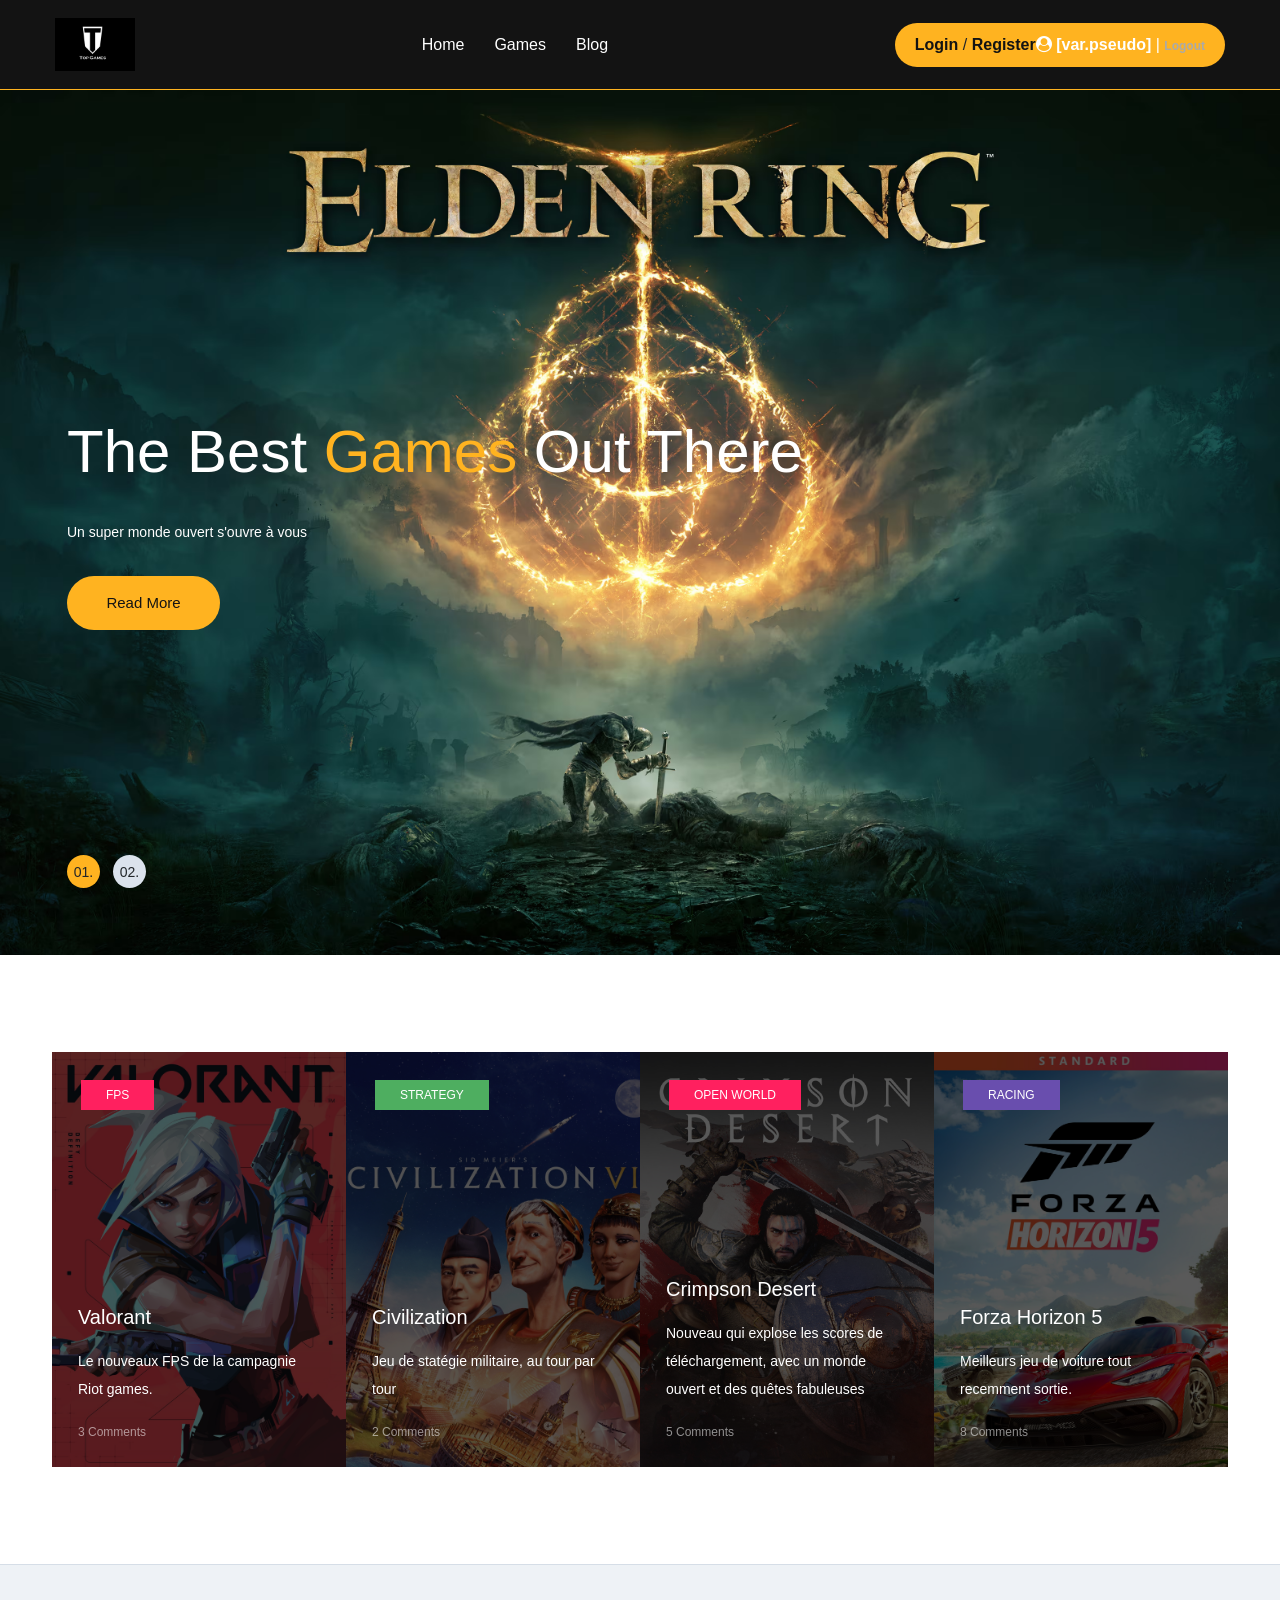
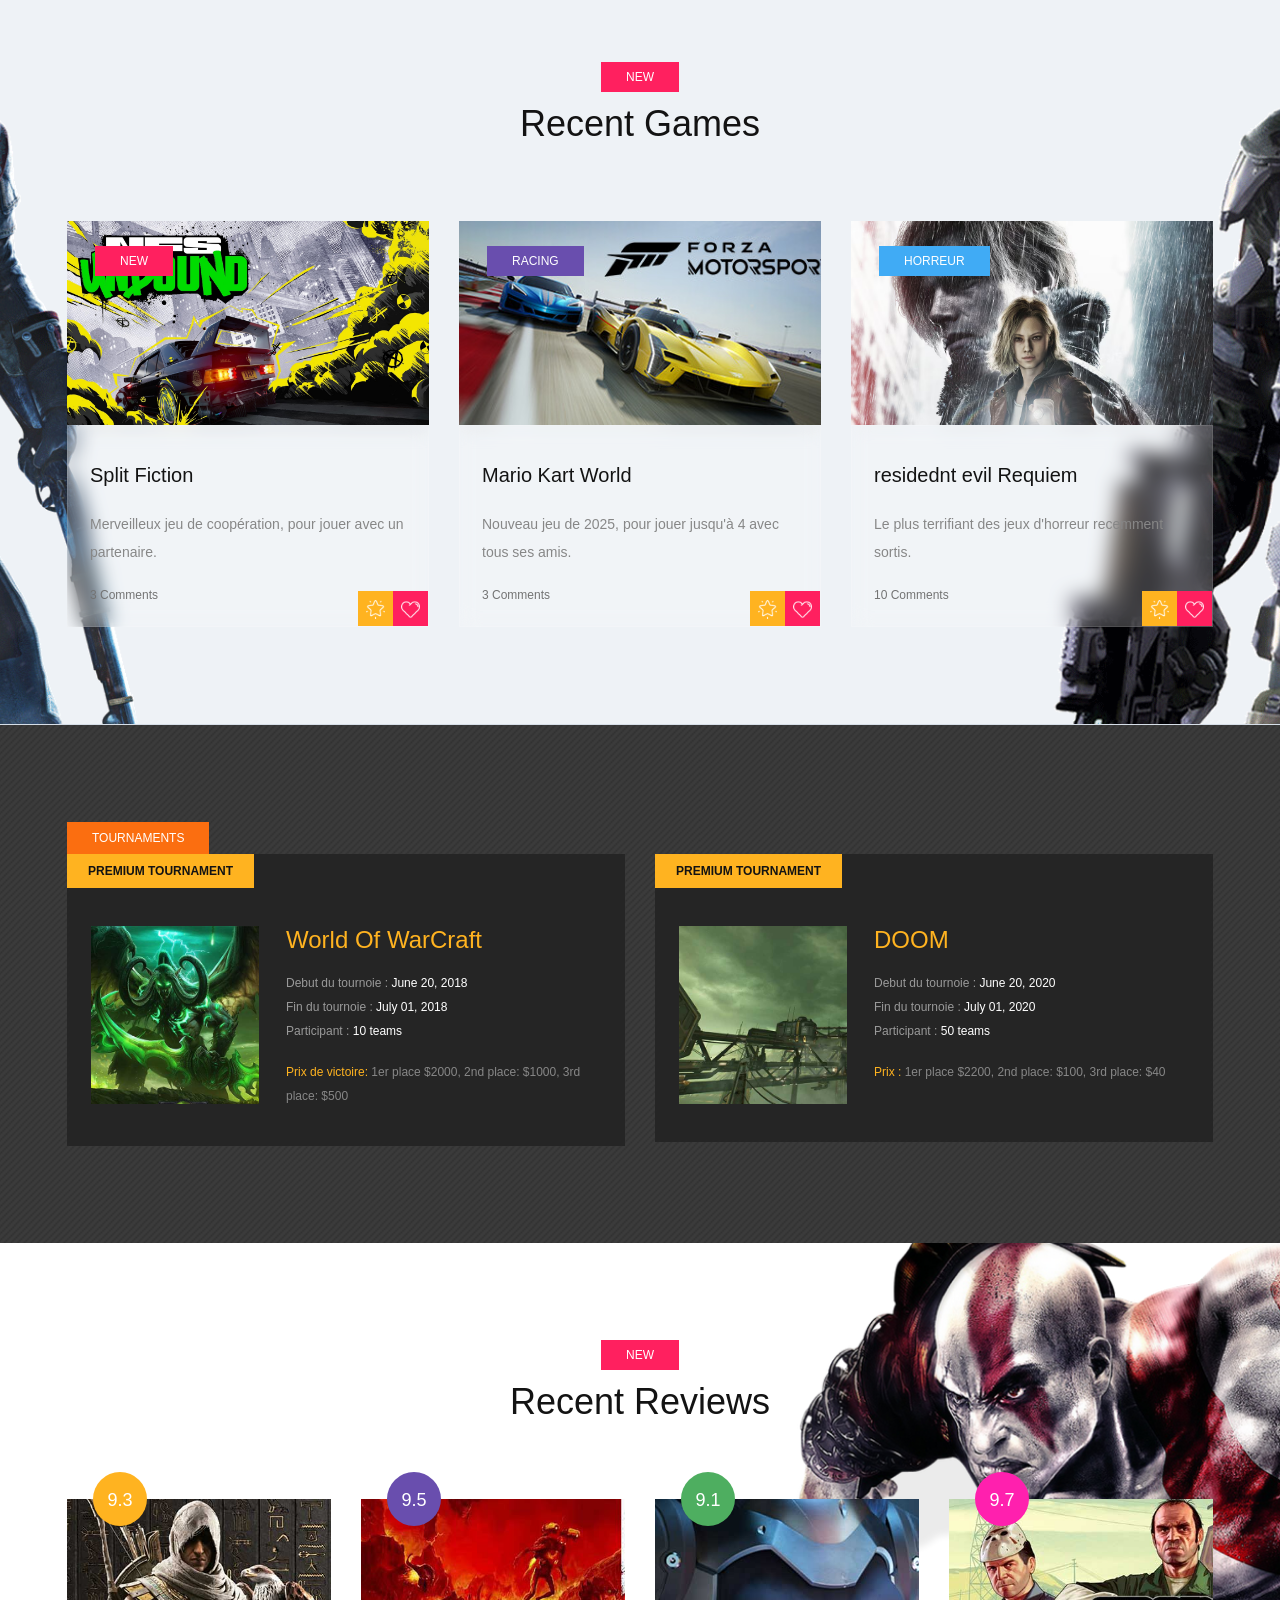
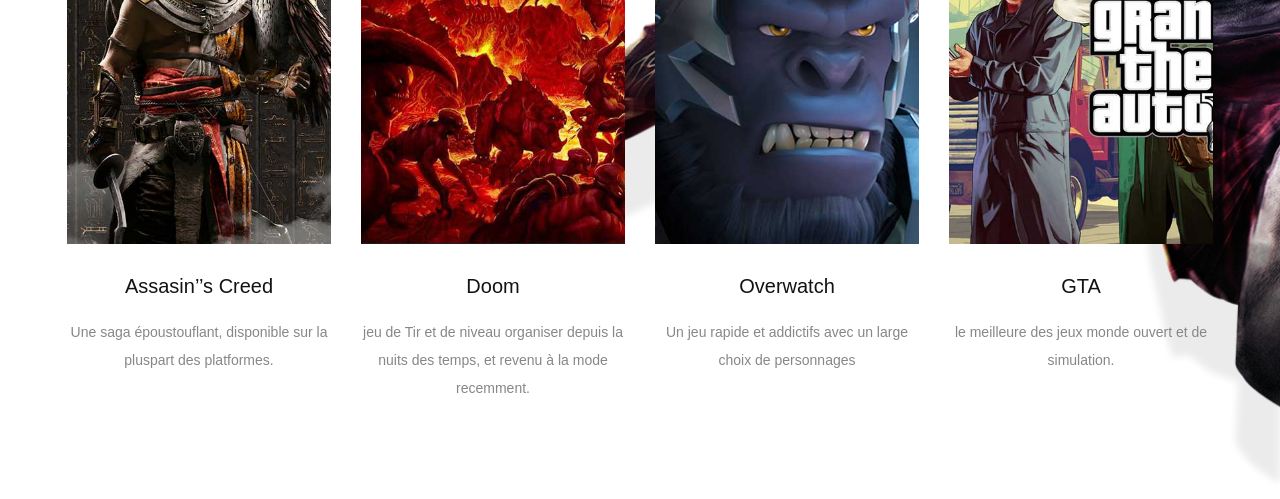
==== commit 65af62d6: "modification profil" ====
--- a/index.html
+++ b/index.html
@@ -24,21 +24,31 @@
 	<header class="header-section">
 		<div class="container">
 			<!-- logo -->
-			<a class="site-logo" href="index.html">
+			<a class="site-logo" href="gamecontroller.php?p=home">
 				<img src="img/logo.png" alt="">
 			</a>
 
 			<!--Login-->
 			<div class="user-panel">
-				<a href="#">Login</a>  /  <a href="#">Register</a>
+				<div [onshow;if [ss.user]=='';then 'block=div']>
+					<a href="login.php">Login</a> / <a href="login.php?mode=register">Register</a>
+				</div>
+
+				<div [onshow;if [ss.user]!='';then 'block=div']>
+					<a href="profile.php" style="color: #ffffff;">
+						<i class="fa fa-user-circle"></i> [var.pseudo]
+					</a>
+					<span style="color: #fff;"> | </span>
+					<a href="logout.php" style="font-size: 12px; color: #aaa;">Logout</a>
+				</div>
 			</div>
 
 			<!-- Menu -->
 			<nav class="main-menu">
 				<ul>
-					<li><a href="index.html">Home</a></li>
-					<li><a href="review.html">Games</a></li>
-					<li><a href="categories.html">Blog</a></li>
+					<li><a href="gamecontroller.php?p=home">Home</a></li>
+					<li><a href="gamecontroller.php?p=games">Games</a></li>
+					<li><a href="gamecontroller.php?p=categories">Blog</a></li>
 				</ul>
 			</nav>
 		</div>
--- a/css/style.css
+++ b/css/style.css
@@ -366,10 +366,9 @@
 
 .recent-game-item .rgi-content {
 	padding: 34px 22px 20px;
-	background: #fff;
-	border: 1px solid #d6dee7;
-	border-top: none;
-	position: relative;
+	background: rgba(255, 255, 255, 0.2);
+    backdrop-filter: blur(10px); /* Floute ce qui est derrière la boîte */
+    border: 1px solid rgba(255, 255, 255, 0.1);
 }
 
 .recent-game-item .rgi-content h5 {
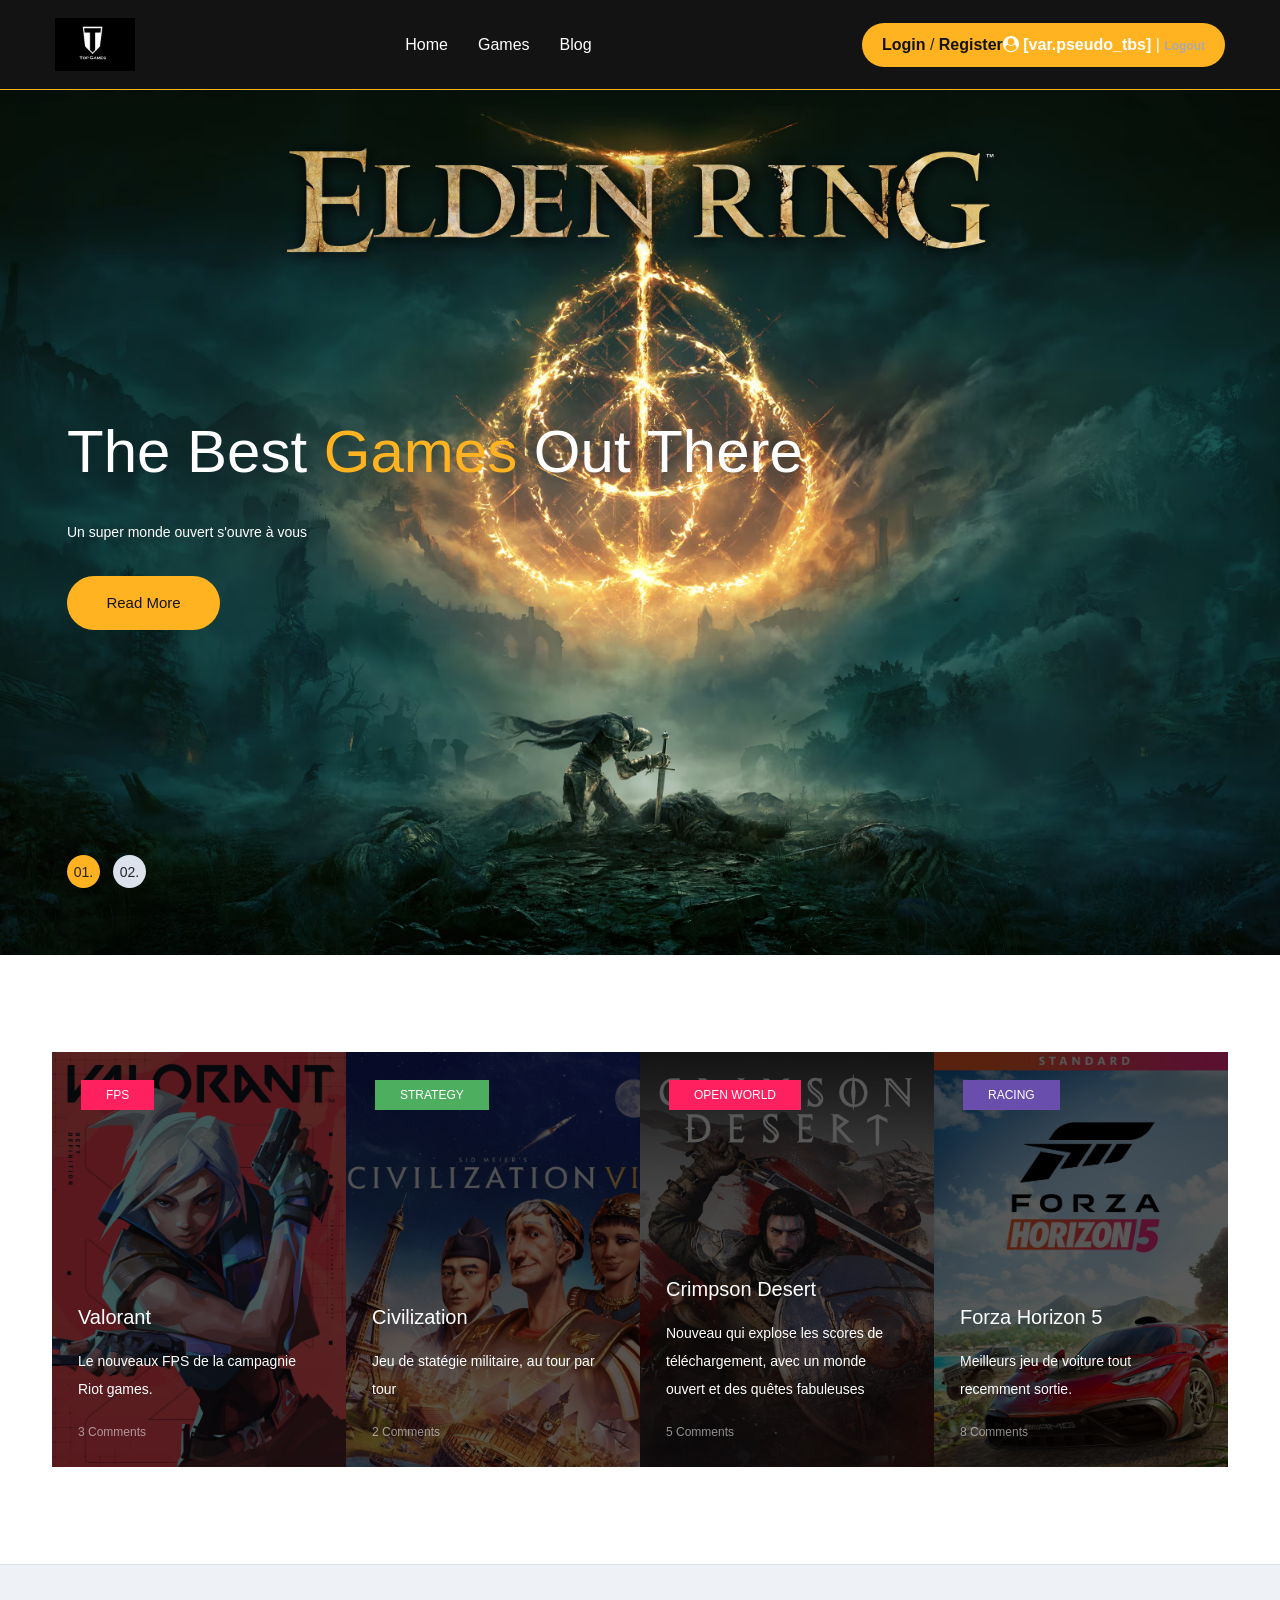
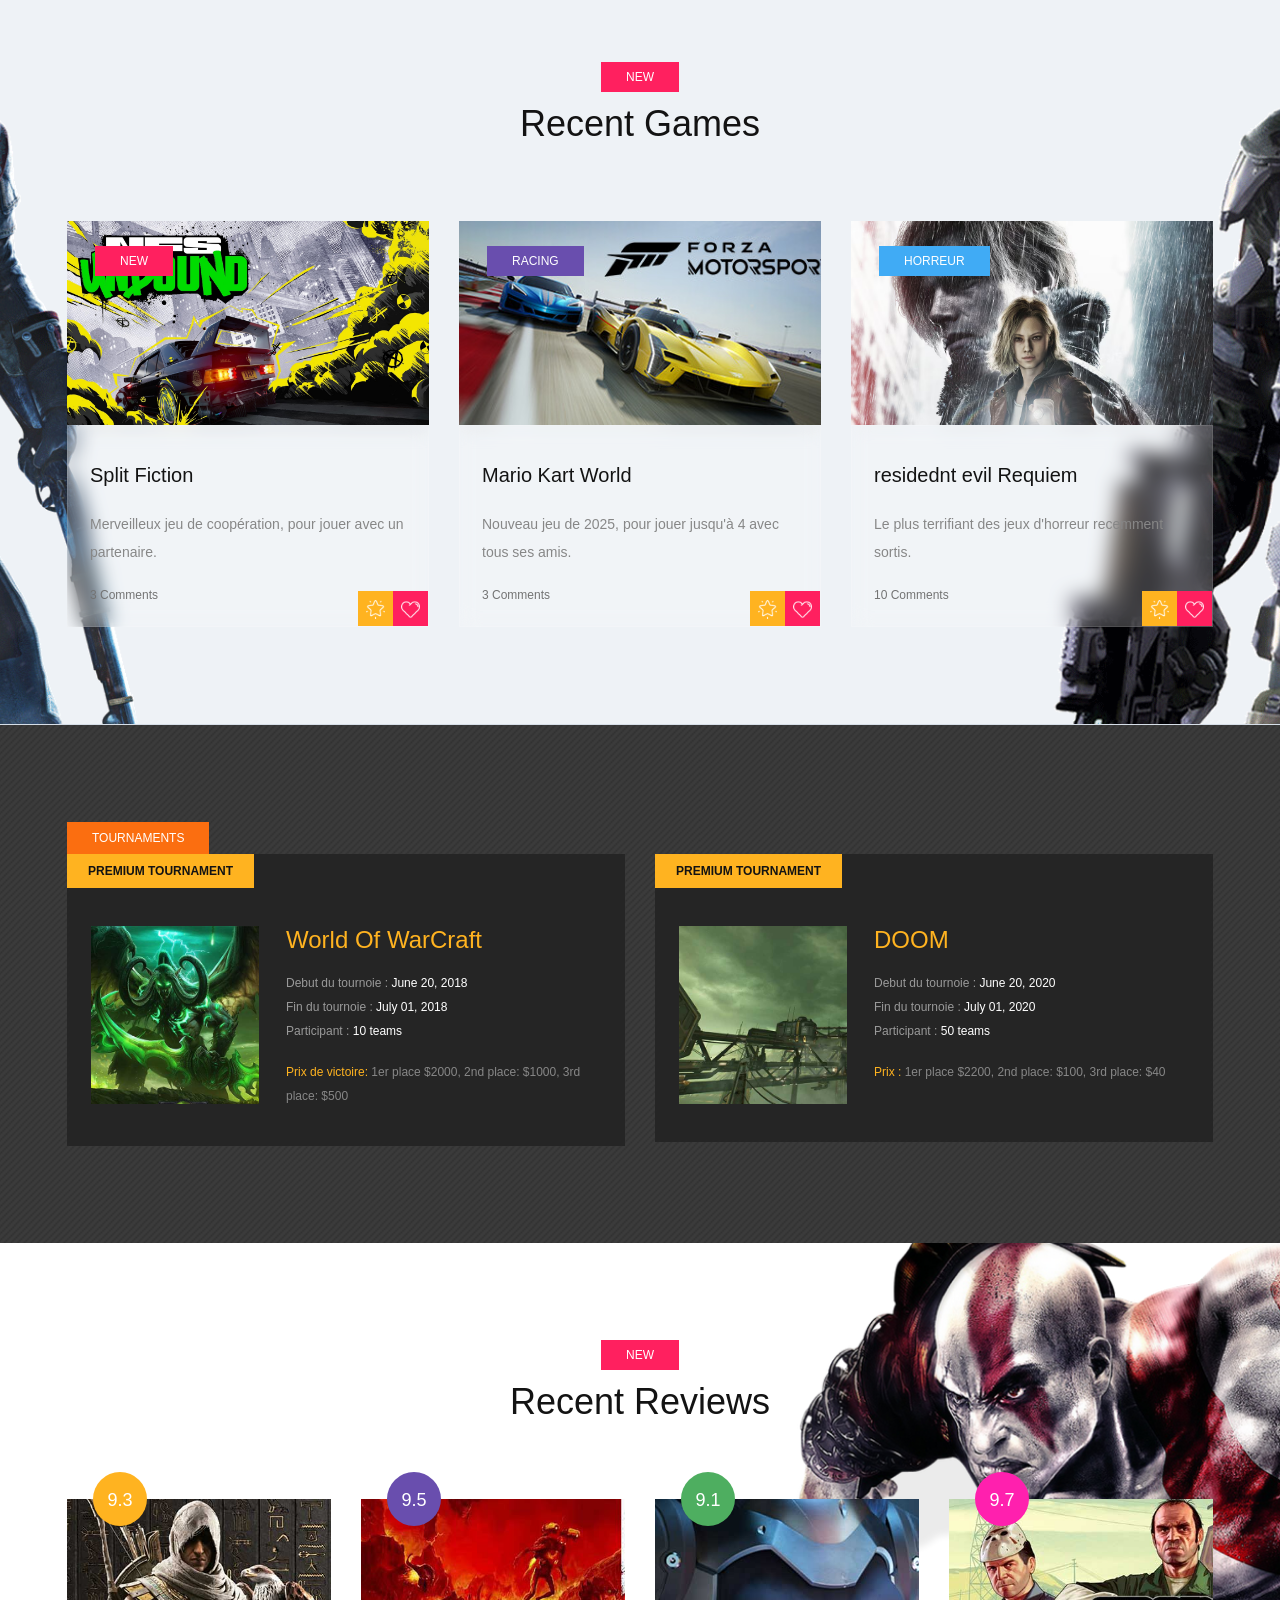
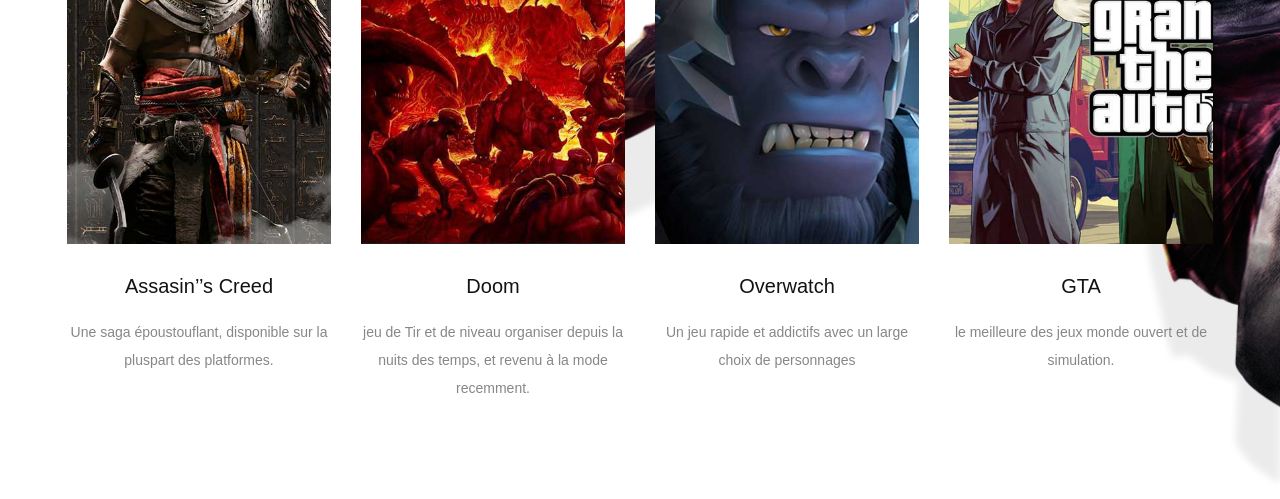
==== commit 17f5fd34: "ajout page profil + like" ====
--- a/index.html
+++ b/index.html
@@ -30,13 +30,13 @@
 
 			<!--Login-->
 			<div class="user-panel">
-				<div [onshow;if [ss.user]=='';then 'block=div']>
+				<div [onshow;block=div;when [var.statut]=='visiteur']>
 					<a href="login.php">Login</a> / <a href="login.php?mode=register">Register</a>
 				</div>
 
-				<div [onshow;if [ss.user]!='';then 'block=div']>
-					<a href="profile.php" style="color: #ffffff;">
-						<i class="fa fa-user-circle"></i> [var.pseudo]
+				<div [onshow;block=div;when [var.statut]=='connecte']>
+					<a href="gamecontroller.php?p=profile" style="color: #ffffff;">
+						<i class="fa fa-user-circle"></i> [var.pseudo_tbs]
 					</a>
 					<span style="color: #fff;"> | </span>
 					<a href="logout.php" style="font-size: 12px; color: #aaa;">Logout</a>
